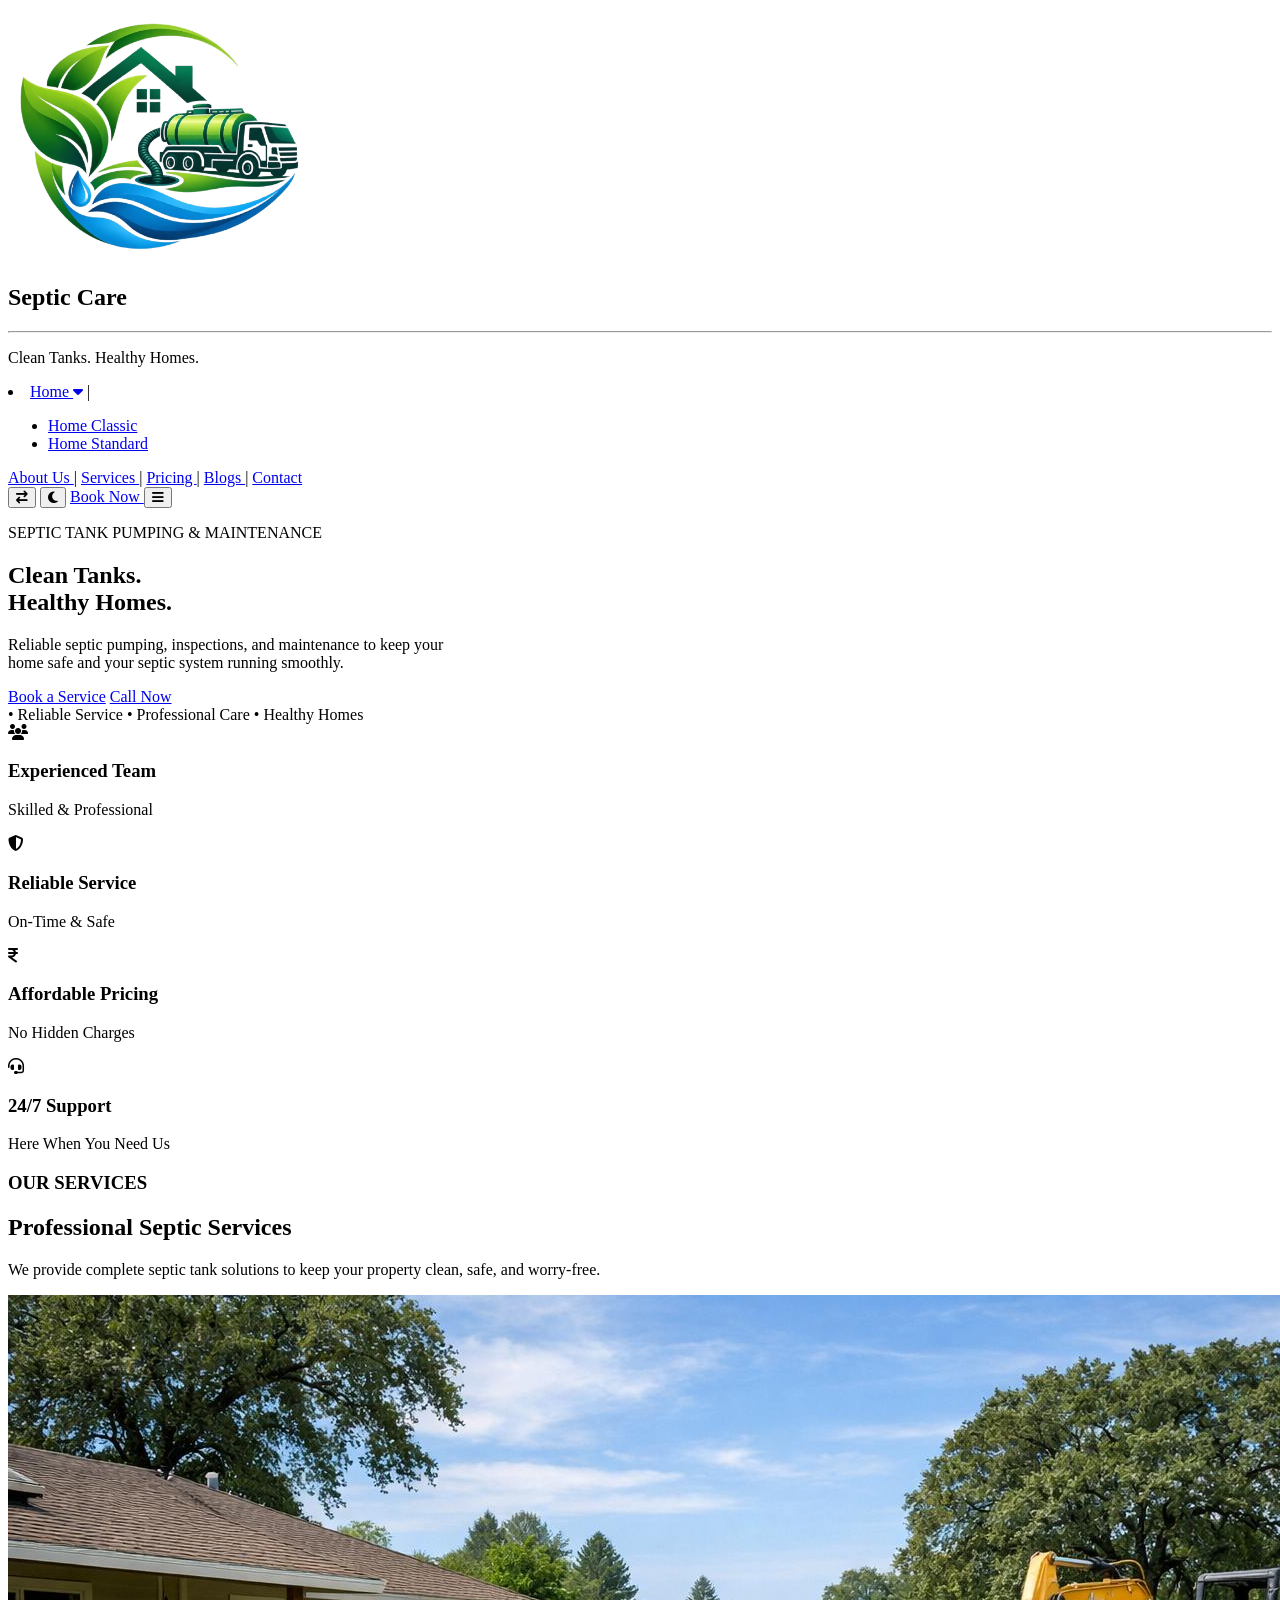
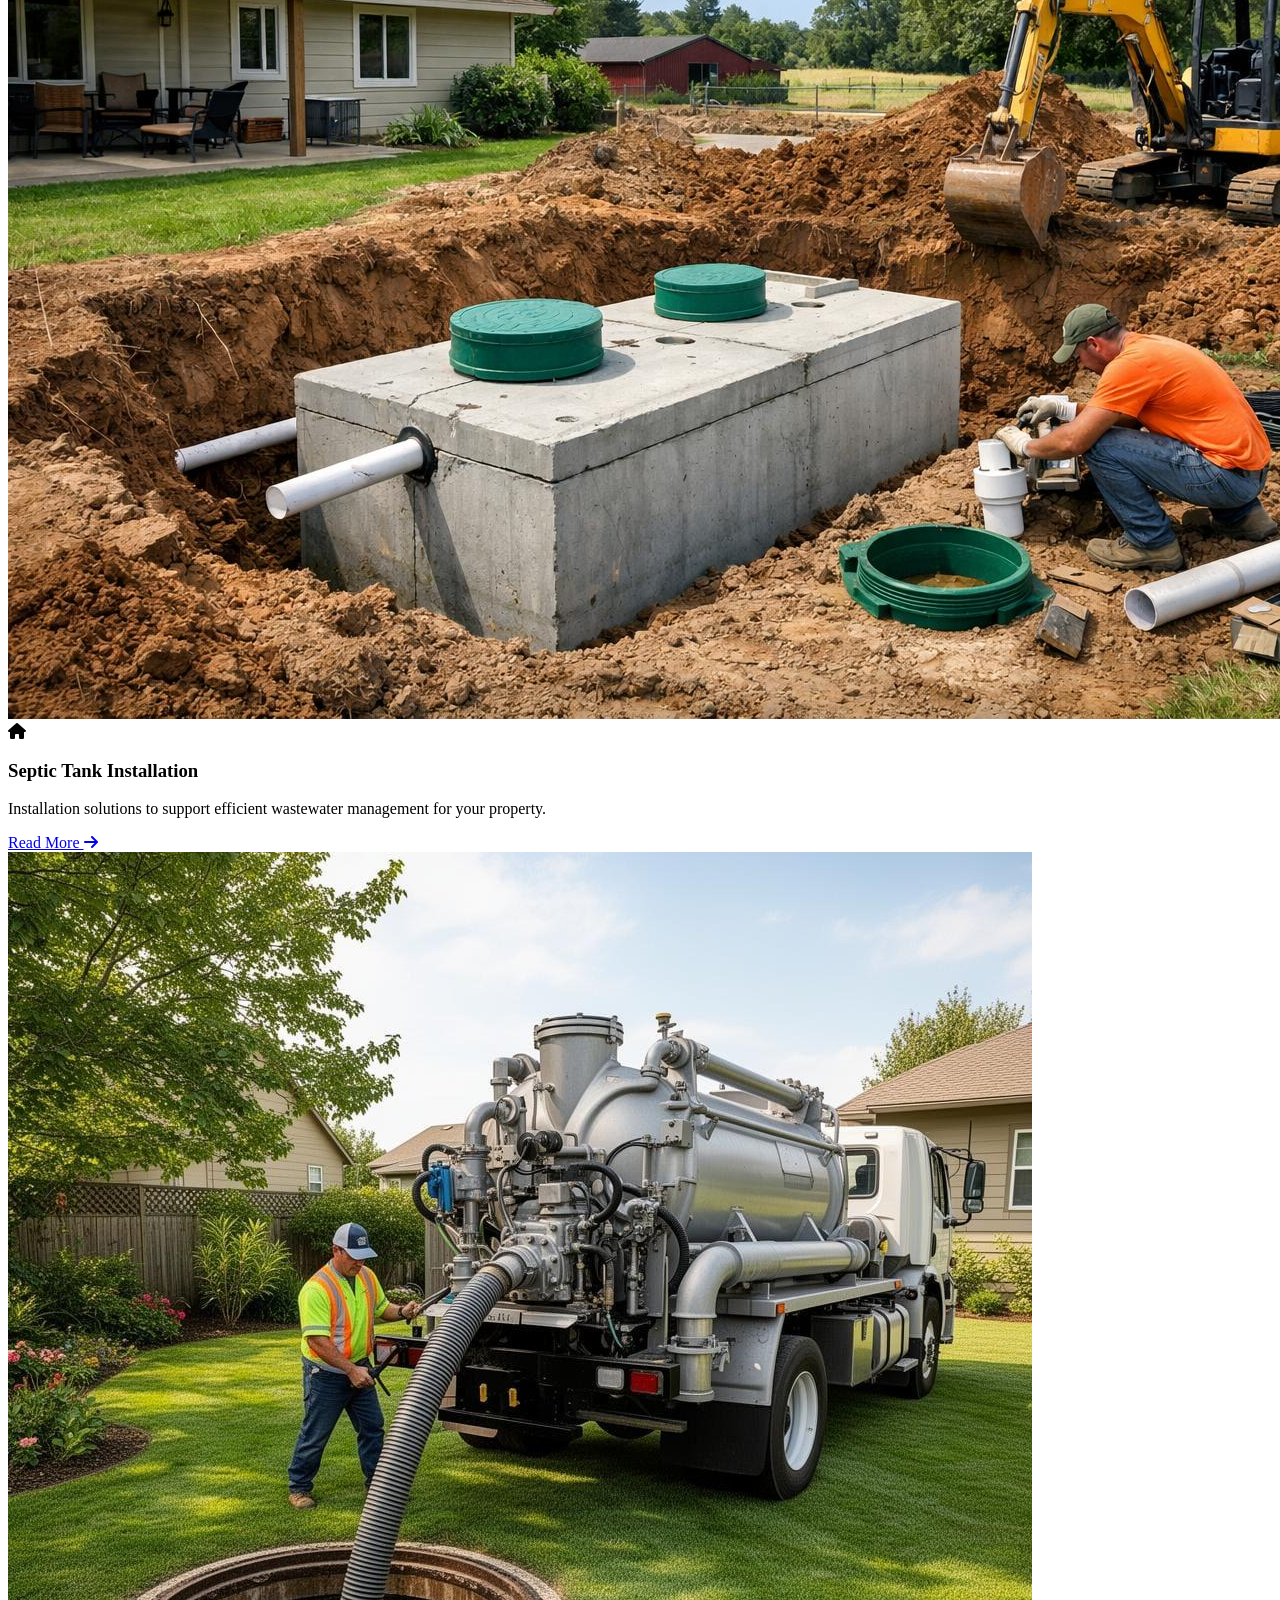
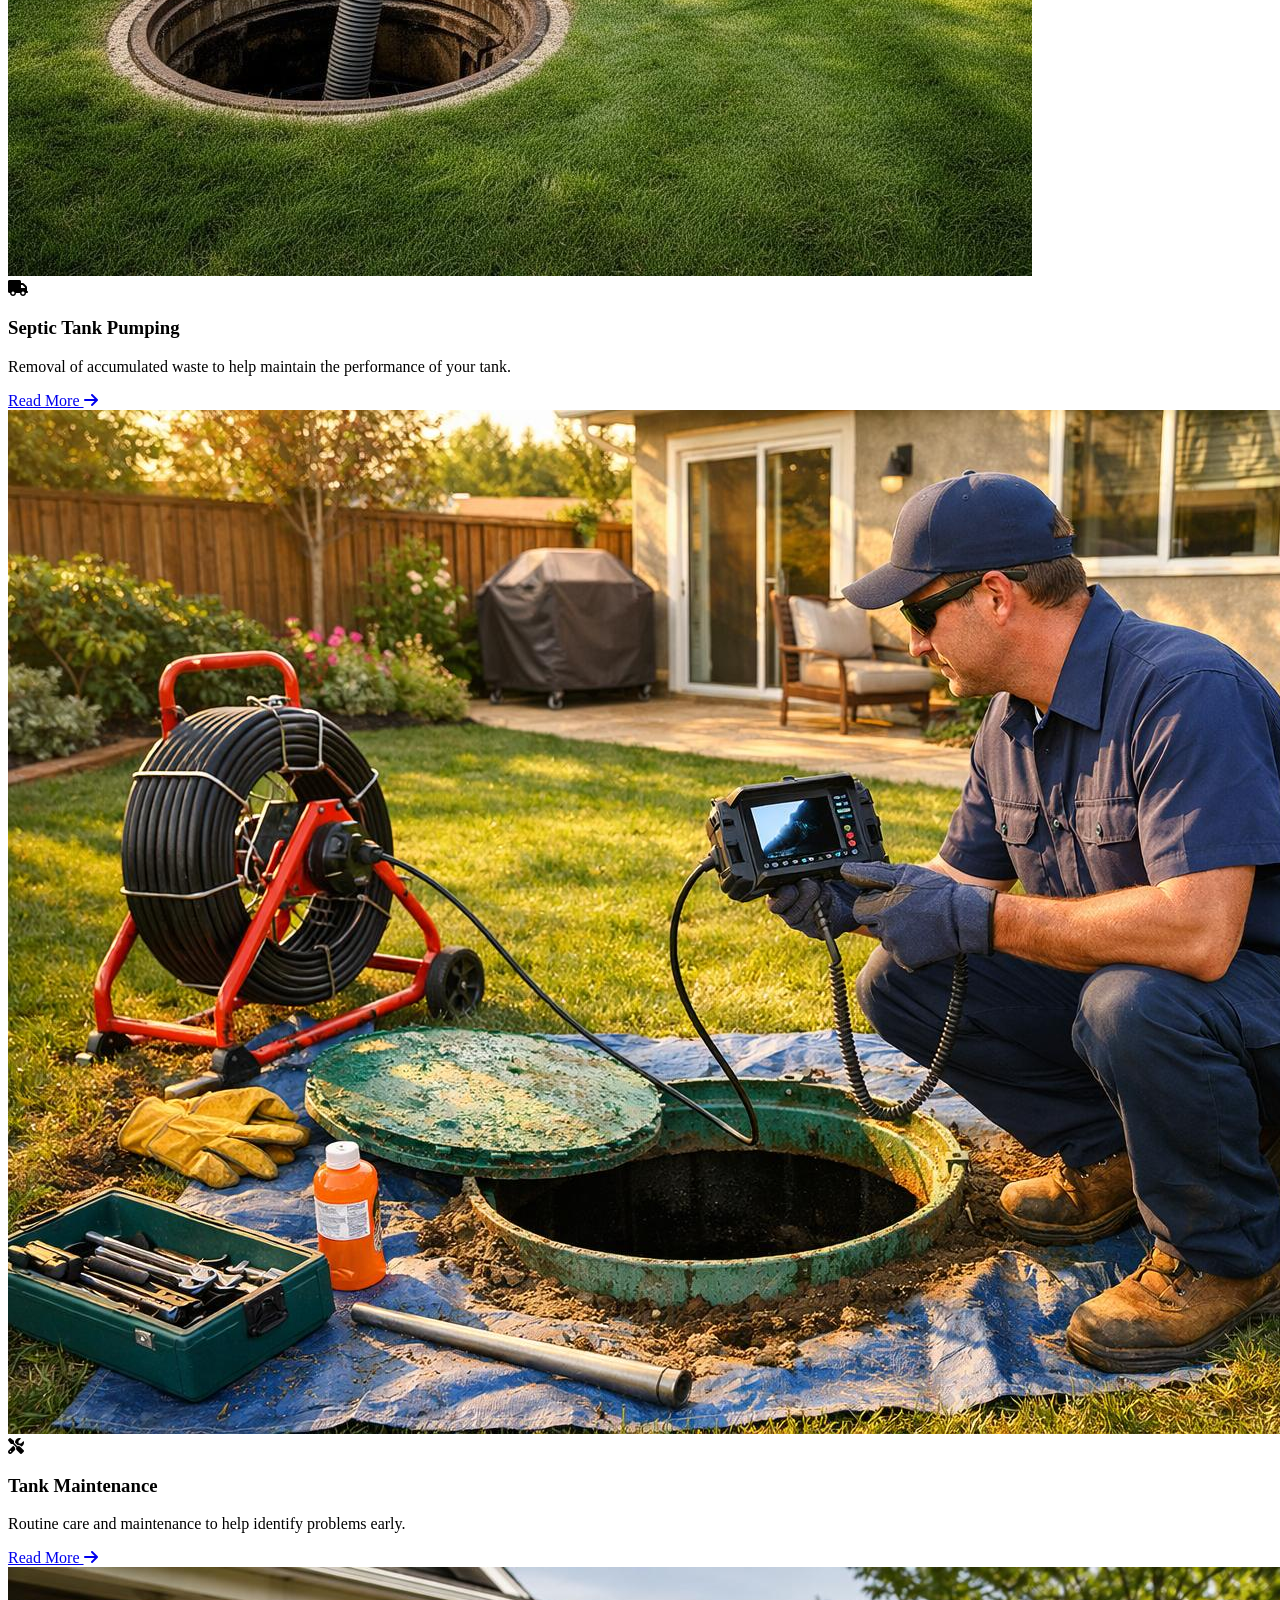
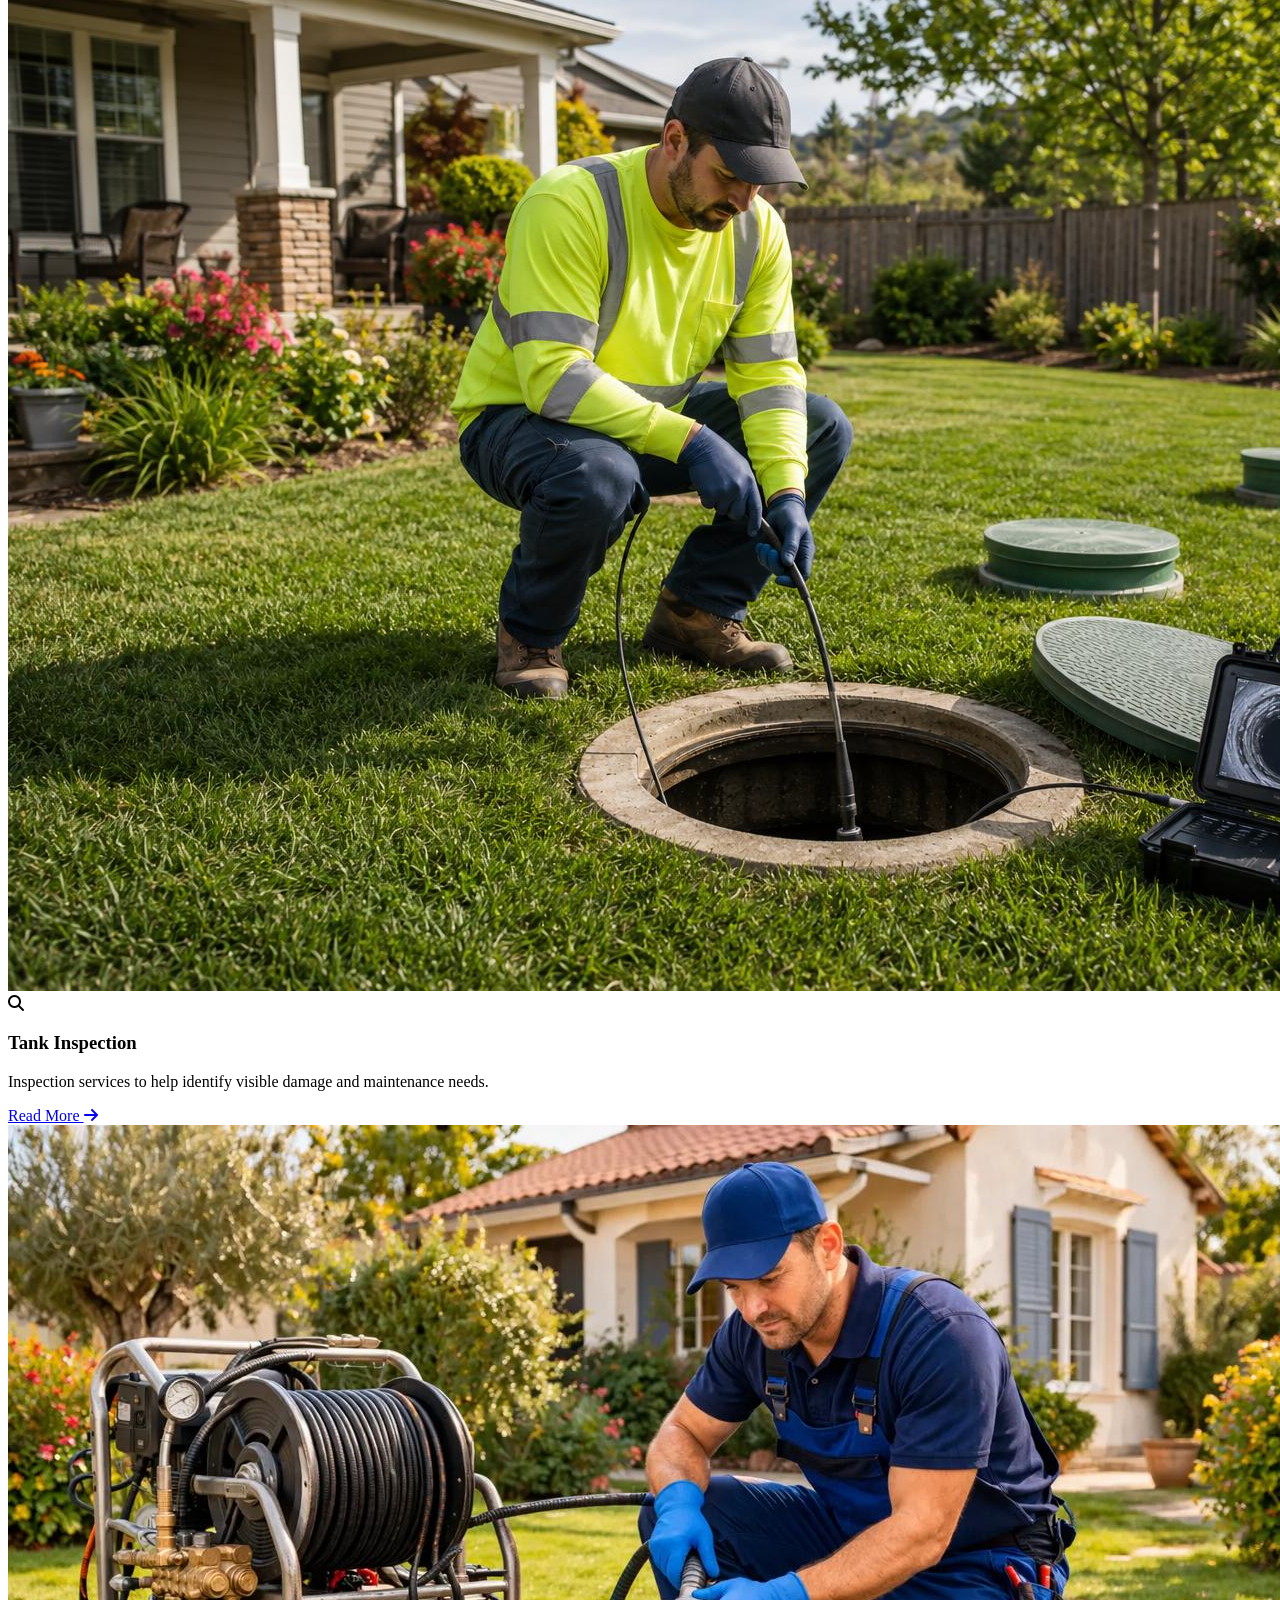
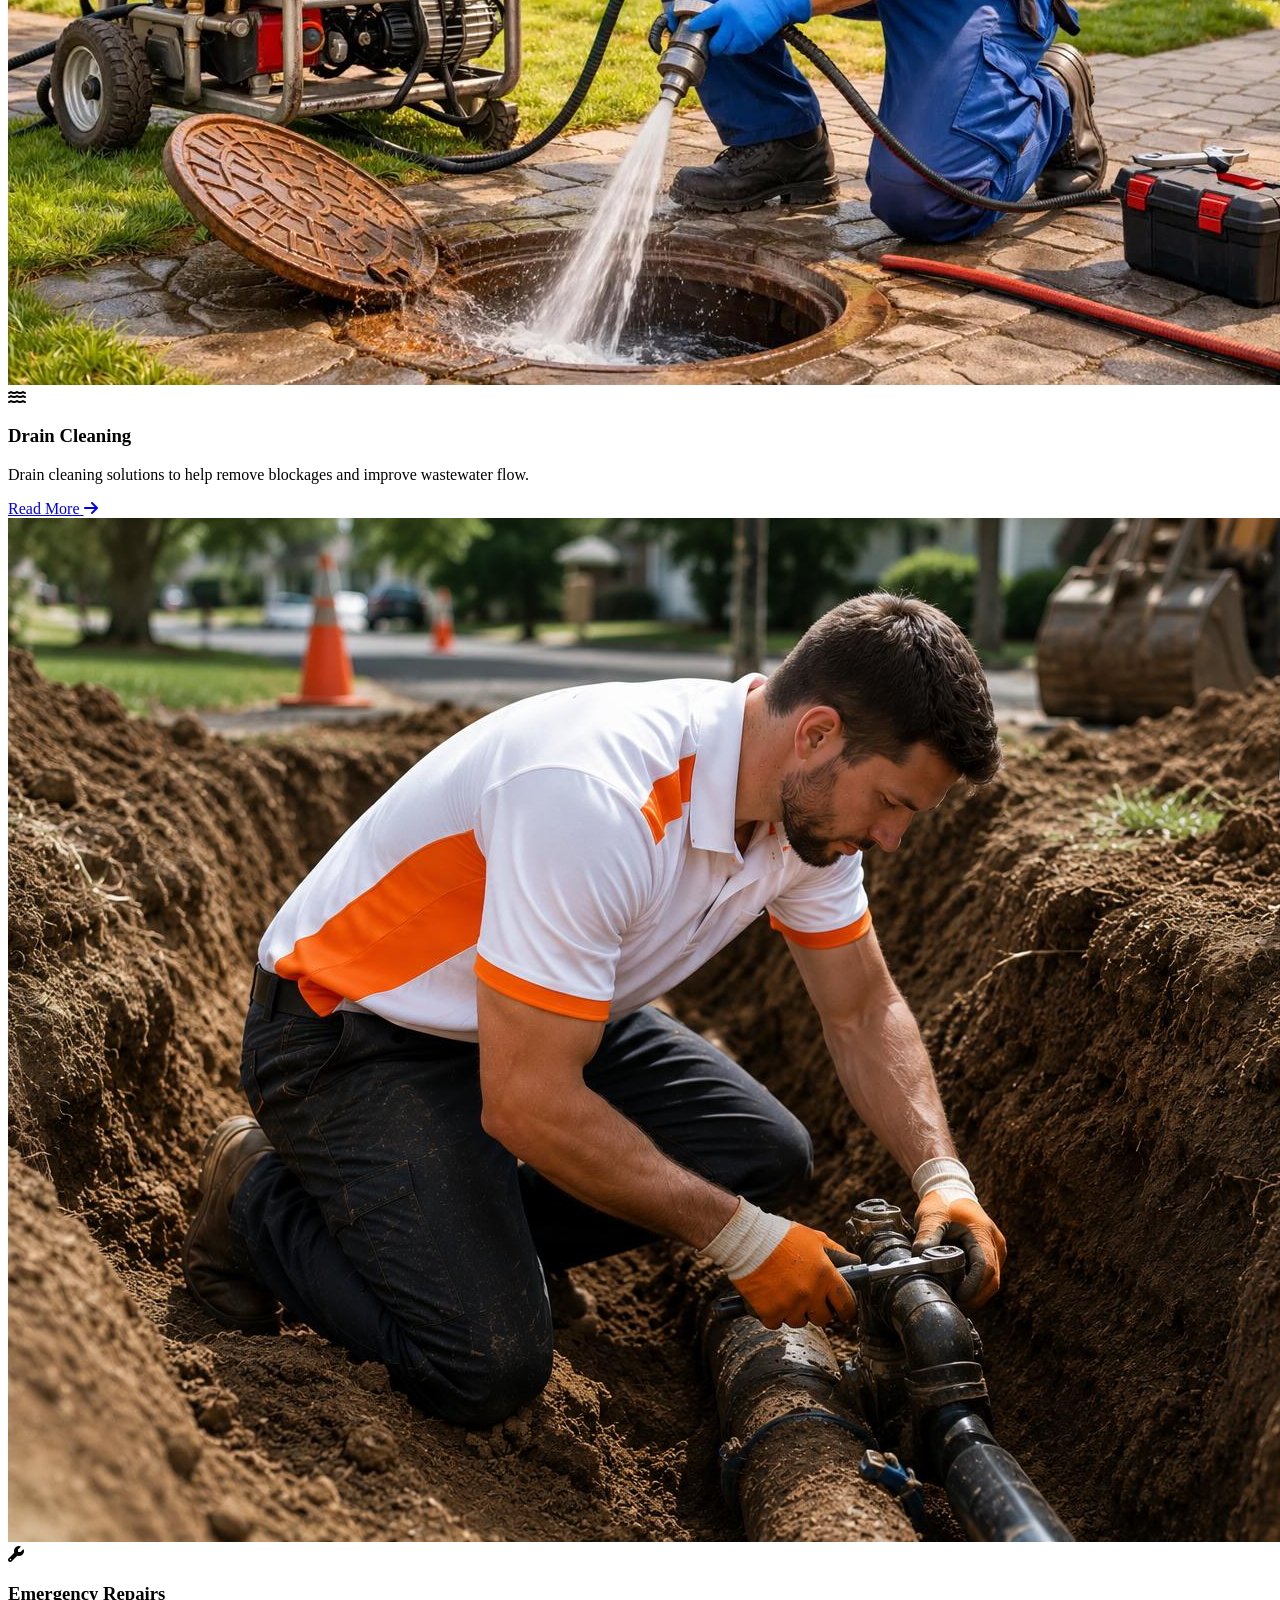
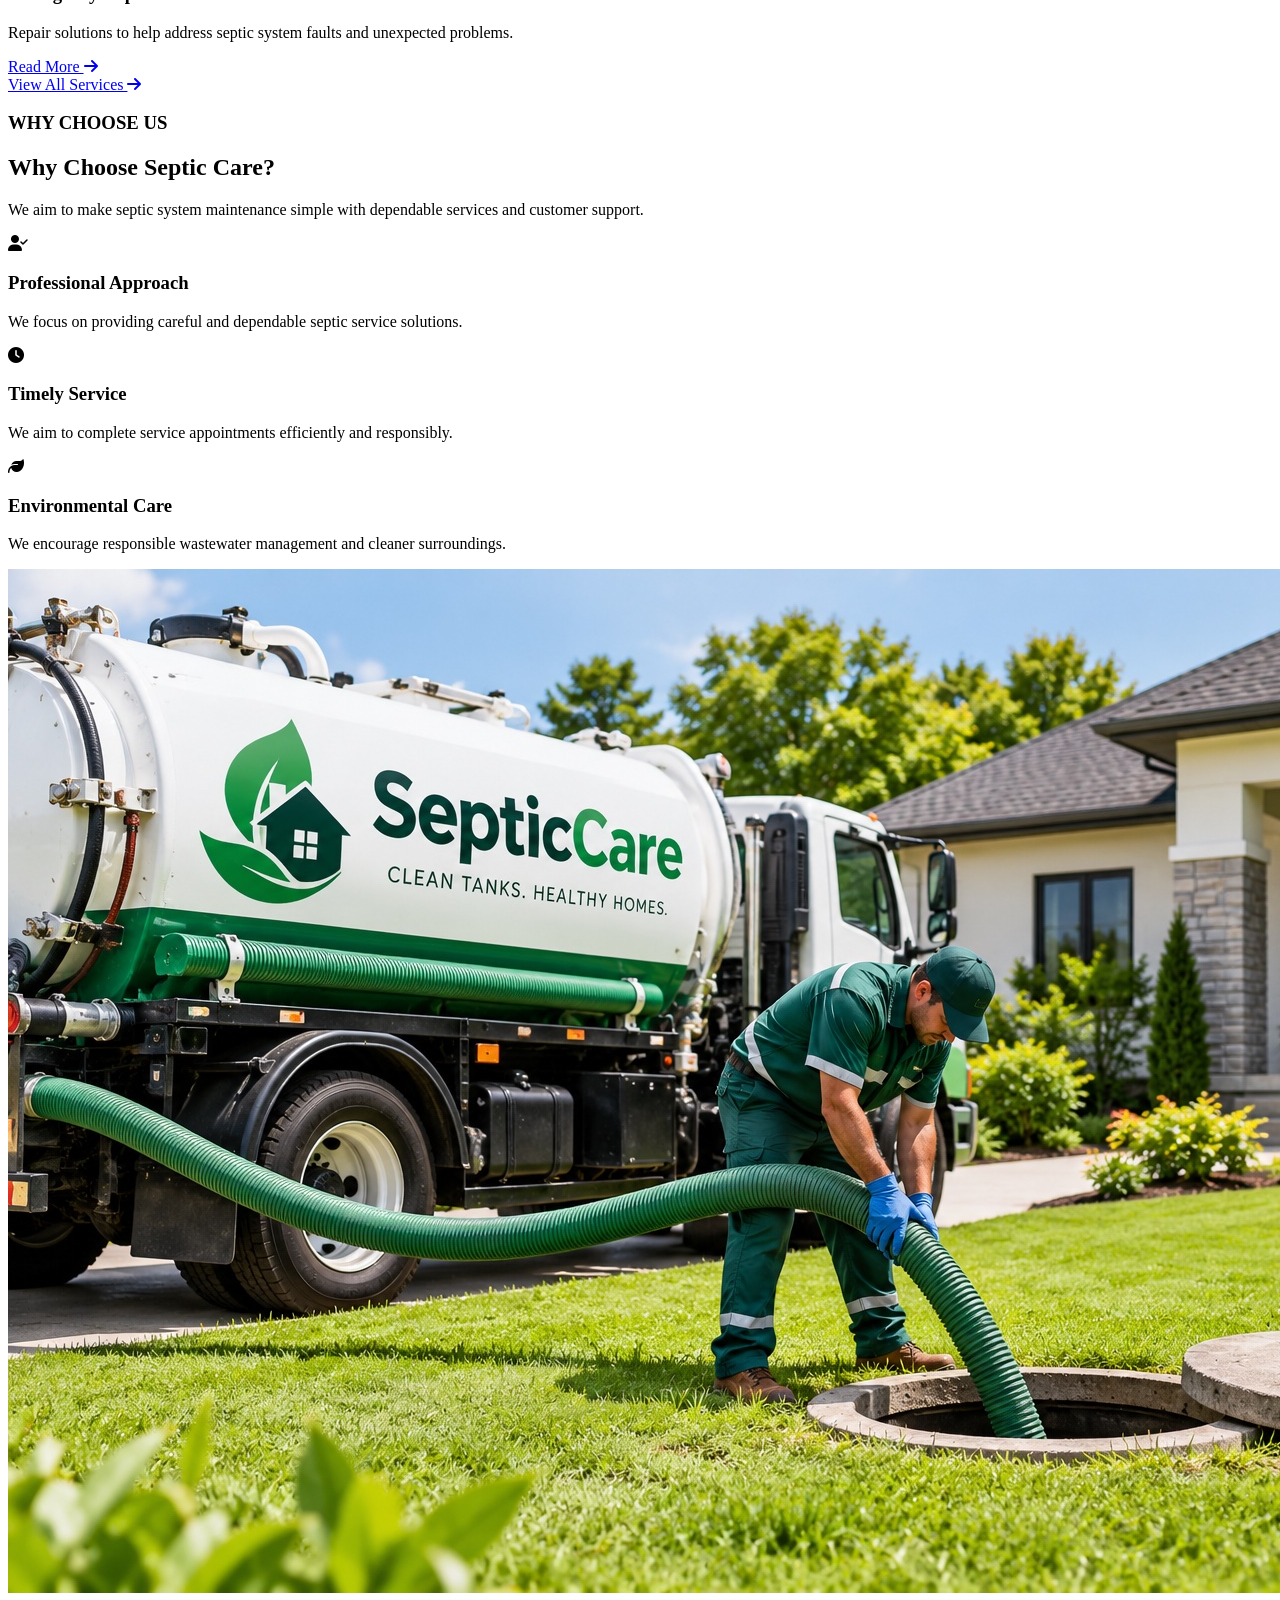
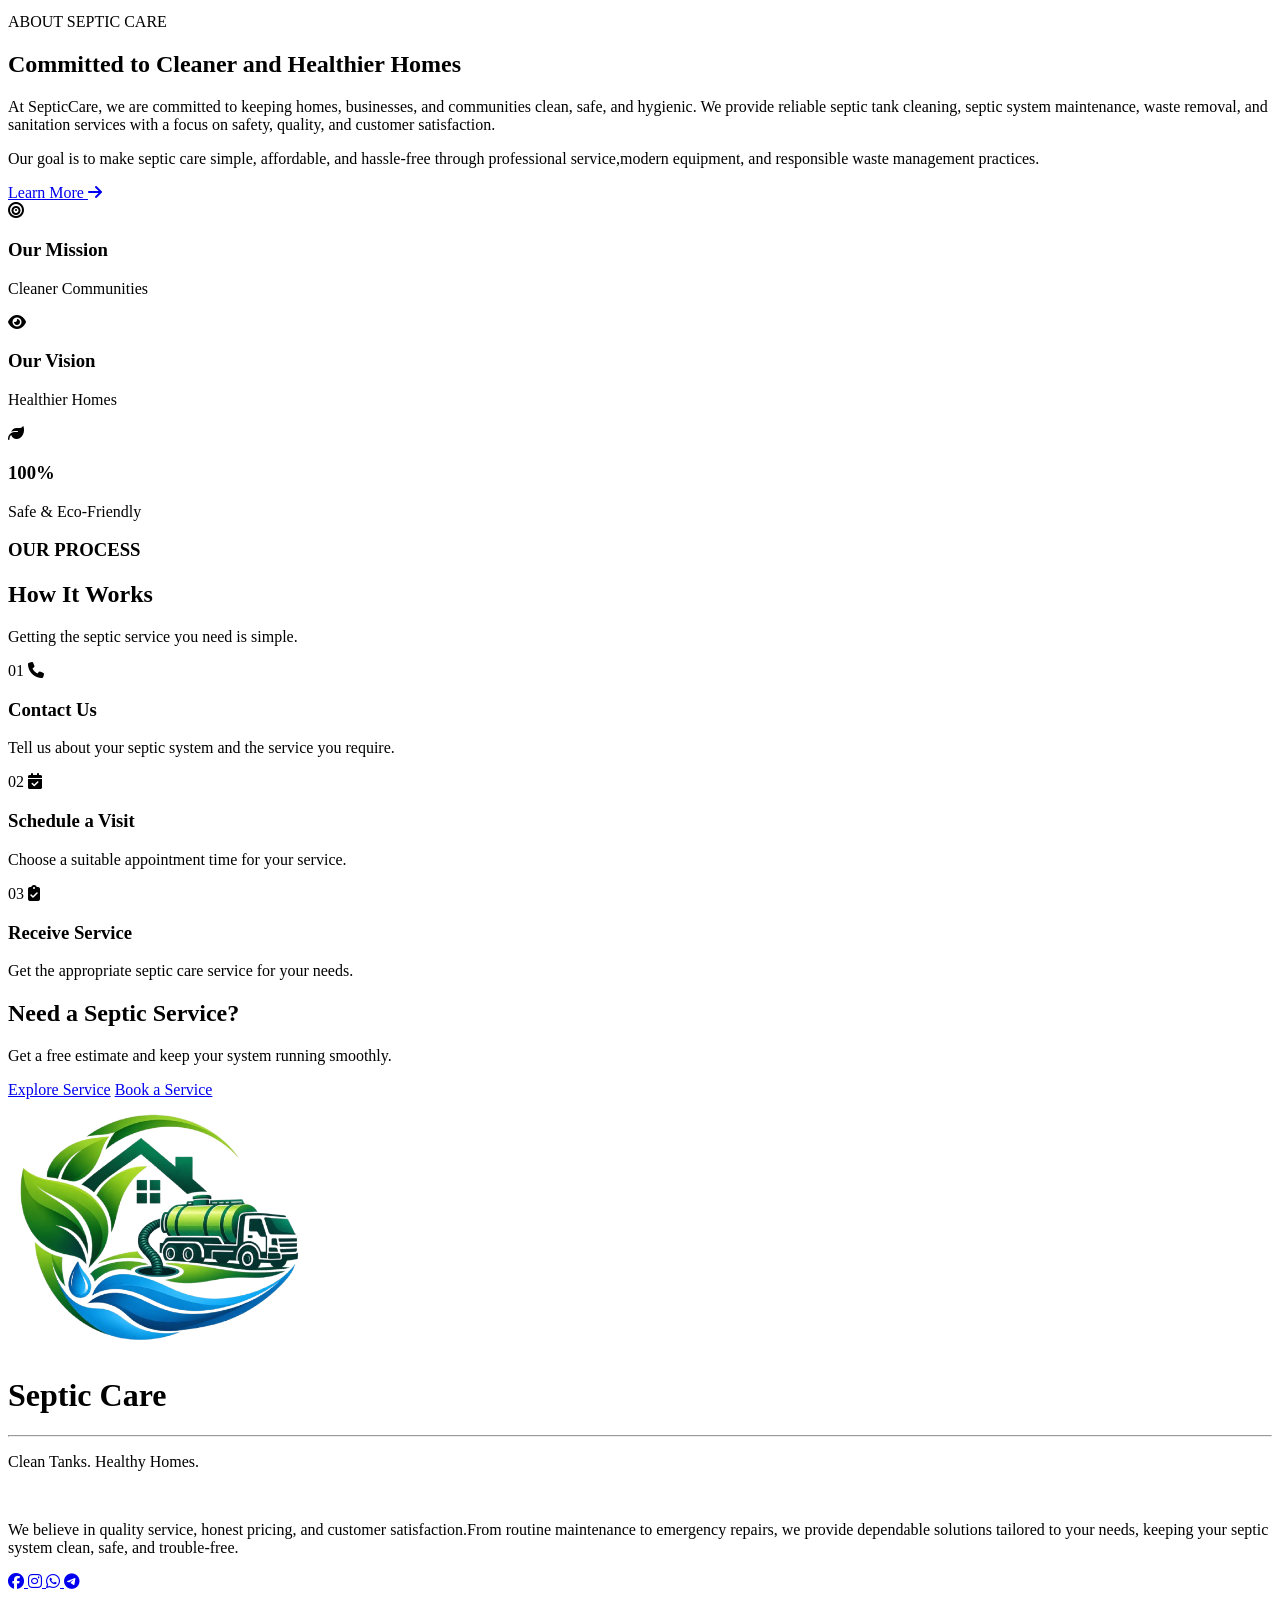
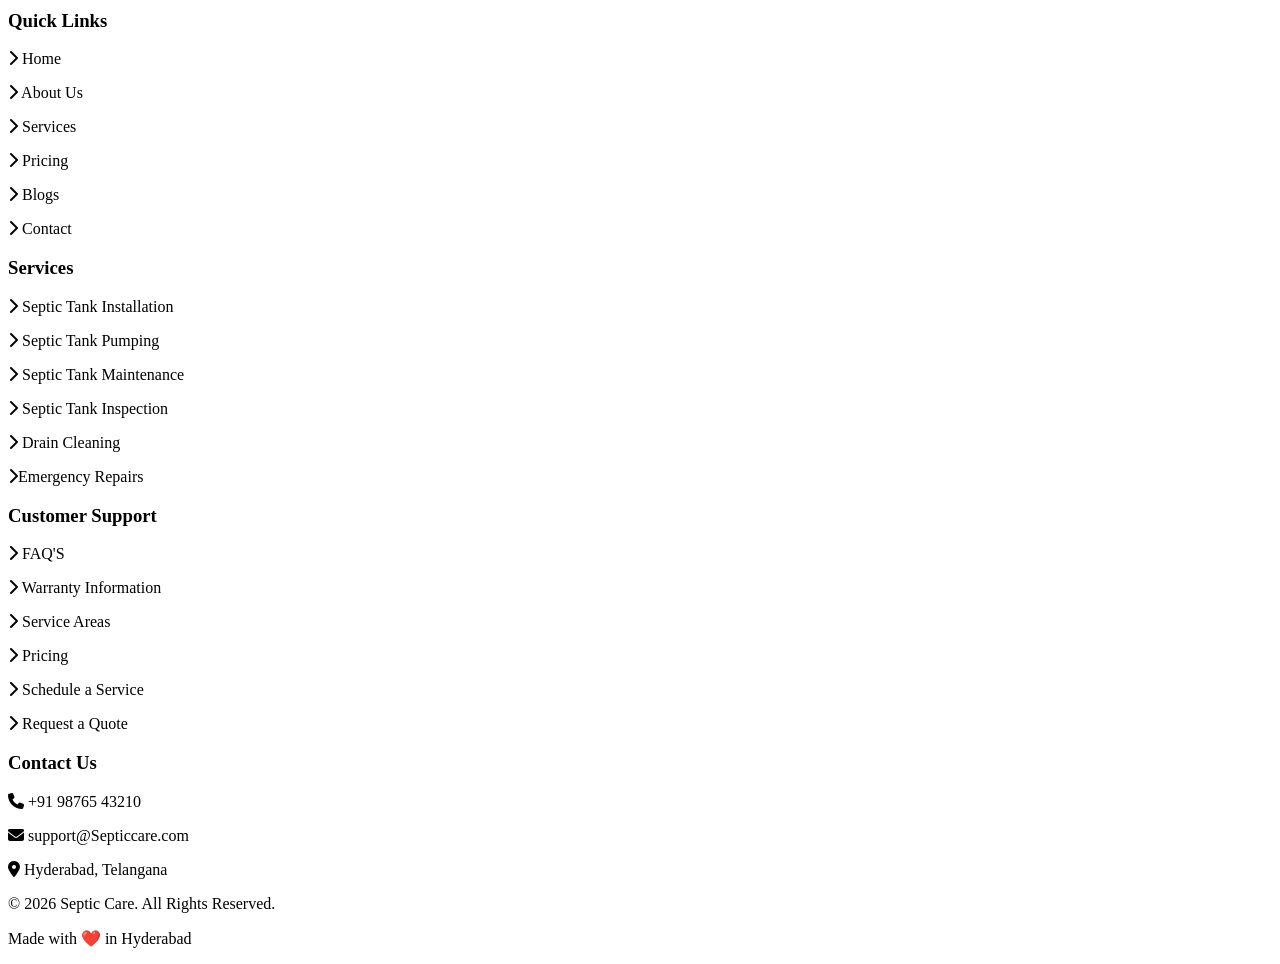
==== index.html @ 560f51aa "first commit" ====
<!DOCTYPE html>
<html lang="en">
<head>
    <meta charset="UTF-8">
    <meta name="viewport" content="width=device-width, initial-scale=1.0">
    <title> Septic Care | Clean Tanks. Healthy Homes.</title>
    <link rel="icon" type="images/png" href="images/SEPTICARE LOGO.jpg">
    <link rel="stylesheet" href="septiccare.css">
    <link rel="stylesheet" href="https://cdnjs.cloudflare.com/ajax/libs/font-awesome/6.5.2/css/all.min.css">
</head>
<body>
     <header>
        <nav class="nav-bar">
          <div class="brand">
            <div class="brand-logo">
                <img src="images/main_logo.jpg(1) - Copy.png" alt="septiccare-logo">
            </div>
            <div class="brand-title">
                <H1> Septic Care</H1><hr>
                <p>Clean Tanks. Healthy Homes.</p>
            </div>
          </div>
            <div class="nav-links">
                <li class="dropdown">
                    <a href="septiccare.html" class="home-btn">Home <span class="caret"><i class="fa-solid fa-caret-down"></i></span></a> |
                    <ul class="dropdown-menu">
                        <li><a href="septiccare.html">Home Classic</a></li>
                        <li><a href="septiccarehome.html">Home Standard</a></li>
                    </ul>
                </li>
                <a href="SEPTICCAREABOUT.HTML"> About Us </a>|
                <a href="SEPTICCARESERVICES.HTML"> Services </a>|
                <a href="SEPTICAREPRICING.HTML"> Pricing </a>|
                <a href="septiccareblogs.html"> Blogs </a>|
                <a href="septiccarecontact.html">Contact </a>
            </div>
            <div class="toggles">
                <button class="Rtl-toggle" id="rtl-toggle"><i class="fa-solid fa-arrow-right-arrow-left"></i></button>
                <button class="theme-toggle" id="theme-toggle"><i class="fa-solid fa-moon"></i></button>
                <a class="Login-btn" href="septiccare book.html"> Book Now </a>
                 <button class="menu-toogle" id="menu-toogle">
                    <i class="fa-solid fa-bars"></i>
                </button>
            </div>
        </nav>
    </header>
    <section class="top-page" id="Home">
        <main class="hero">
            <div class="hero-content">
                <p class="small-heading">
                    SEPTIC TANK PUMPING &amp; MAINTENANCE 
                </p>
                <H1 class="big-heading">
                    Clean Tanks.<br>
                    <span>Healthy Homes.</span>
                </H1>
                <p class="hero-info">
                    Reliable septic pumping, inspections, and maintenance 
                    to keep your <br>home safe and your septic system running
                    smoothly.
                </p>
                <div class="hero-buttons">
                    <a href="septiccare book.html" class="service-btn">Book a Service</a>
                    <a href="septiccarecontact.html" class="Call-btn">Call Now</a>
                </div>
                <div class="hero-note">
                    &bull; Reliable Service &bull; Professional Care &bull;  Healthy Homes
                </div>
            </div>
        </main>
    </section>
    <section>
        <div class="services1-container">
                    <div class="services1">
                    <i class="fa-solid fa-users"></i><br>
                    <h3>Experienced Team</h3>
                    <P> Skilled & Professional</P>
                    </div>
                    <div class="services1">
                    <i class="fa-solid fa-shield-halved"></i><br>
                    <h3> Reliable Service</h3>
                    <P> On-Time & Safe</P>
                    </div>
                    <div class="services1">
                    <i class="fa-solid fa-indian-rupee-sign"></i><br>
                    <h3> Affordable Pricing</h3>
                    <P> No Hidden Charges</P>
                    </div>
                    <div class="services1">
                    <i class="fa-solid fa-headset"></i><br>
                    <h3> 24/7 Support </h3>
                    <P> Here When You Need Us</P>
                    </div>
        </div>
        <div class="service-types">
            <h3> OUR SERVICES </h3>
            <h1> Professional Septic Services</h1>
            <p> We provide complete septic tank solutions to keep your property clean, safe, and worry-free.</p>
        </div> 
        <div class="services-container">
            <div class="service-card">
                <img src="images/installation image.jpg"
                     alt="Septic tank installation">

                <div class="card-content">
                    <i class="fa-solid fa-house service-icon"></i>
                    <h3>Septic Tank Installation</h3>
                    <p>
                        Installation solutions to support efficient
                        wastewater management for your property.
                    </p>
                    <a href="SEPTICCARESERVICES.HTML" class="read-more">
                        Read More <i class="fa-solid fa-arrow-right"></i>
                    </a>
                </div>
            </div>
             <div class="service-card">
                <img src="images/pumping image - Copy.jpg"
                     alt="Septic tank pumping">

                <div class="card-content">
                    <i class="fa-solid fa-truck service-icon"></i>
                    <h3>Septic Tank Pumping</h3>
                    <p>
                        Removal of accumulated waste to help
                        maintain the performance of your tank.
                    </p>
                    <a href="SEPTICCARESERVICES.HTML" class="read-more">
                        Read More <i class="fa-solid fa-arrow-right"></i>
                    </a>
                </div>
            </div>

            <div class="service-card">
                <img src="images/mainteinance image - Copy.jpg"
                     alt="Septic tank maintenance">

                <div class="card-content">
                    <i class="fa-solid fa-screwdriver-wrench service-icon"></i>
                    <h3>Tank Maintenance</h3>
                    <p>
                        Routine care and maintenance to help
                        identify problems early.
                    </p>
                    <a href="SEPTICCARESERVICES.HTML" class="read-more">
                        Read More <i class="fa-solid fa-arrow-right"></i>
                    </a>
                </div>
            </div>

            <div class="service-card">
                <img src="images/inspection image.jpg"
                     alt="Septic tank inspection">

                <div class="card-content">
                    <i class="fa-solid fa-magnifying-glass service-icon"></i>
                    <h3>Tank Inspection</h3>
                    <p>
                        Inspection services to help identify
                        visible damage and maintenance needs.
                    </p>
                    <a href="SEPTICCARESERVICES.HTML" class="read-more">
                        Read More <i class="fa-solid fa-arrow-right"></i>
                    </a>
                </div>
            </div>

            <div class="service-card">
                <img src="images/cleaning image.jpg"
                     alt="Drain cleaning">

                <div class="card-content">
                    <i class="fa-solid fa-water service-icon"></i>
                    <h3>Drain Cleaning</h3>
                    <p>
                        Drain cleaning solutions to help remove
                        blockages and improve wastewater flow.
                    </p>
                    <a href="SEPTICCARESERVICES.HTML" class="read-more">
                        Read More <i class="fa-solid fa-arrow-right"></i>
                    </a>
                </div>
            </div>

            <div class="service-card">
                <img src="images/repairing image - Copy.jpg"
                     alt="Emergency septic repairs">

                <div class="card-content">
                    <i class="fa-solid fa-wrench service-icon"></i>
                    <h3>Emergency Repairs</h3>
                    <p>
                        Repair solutions to help address septic
                        system faults and unexpected problems.
                    </p>
                    <a href="SEPTICCARESERVICES.HTML" class="read-more">
                        Read More <i class="fa-solid fa-arrow-right"></i>
                    </a>
                </div>
            </div>

        </div>
        <div class="center-button">
            <a href="SEPTICCARESERVICES.HTML" class="primary-btn">
                View All Services
                <i class="fa-solid fa-arrow-right"></i>
            </a>
        </div>

    </section>        
    <section>
        <div class="why-choose">
            <h3> WHY CHOOSE US </h3>
            <h1> Why Choose Septic Care?</h1>
            <p>  We aim to make septic system maintenance simple
                with dependable services and customer support.</p>

        </div> 
        <div class="choose-container">
            <div class="choose-card">
                <i class="fa-solid fa-user-check"></i>
                <h3>Professional Approach</h3>
                <p>
                    We focus on providing careful and dependable
                    septic service solutions.
                </p>
            </div>

            <div class="choose-card">
                <i class="fa-solid fa-clock"></i>
                <h3>Timely Service</h3>
                <p>
                    We aim to complete service appointments
                    efficiently and responsibly.
                </p>
            </div>

            <div class="choose-card">
                <i class="fa-solid fa-leaf"></i>
                <h3>Environmental Care</h3>
                <p>
                    We encourage responsible wastewater
                    management and cleaner surroundings.
                </p>
            </div>
        </div>
    </section>
    <section>
        <div class="about-content">
             <div class="about-row">
                <div class="about-image">
                    <img src="images/septicare - Copy.jpg" alt="septicare">
                </div>
                <div class="about-info">
                    <p class="small-para"> ABOUT SEPTIC CARE</p>
                    <h2> Committed to Cleaner and Healthier Homes </h2>
                    <p>At SepticCare, we are committed to keeping homes, businesses, and communities clean, safe, and hygienic. 
                        We provide reliable septic tank cleaning, septic system maintenance, waste removal, 
                        and sanitation services with a focus on safety, quality, and customer satisfaction.
                    </p>
                    <p>Our goal is to make septic care simple, affordable, and hassle-free through professional service,modern equipment, and responsible
                        waste management practices.
                    </p>
                    <div class="about-btn">
                       <a href="SEPTICCAREABOUT.HTML">Learn More <i class="fa-solid fa-arrow-right"></i></a>
                    </div>
                    <div class="about-info2">
                        <div class="about-icons">
                            <i class="fa-solid fa-bullseye"></i><br>
                            <h3> Our Mission</h3>
                            <P> Cleaner Communities</P>
                        </div>
                        <div class="about-icons">
                            <i class="fa-solid fa-eye"></i><br>
                            <h3> Our Vision</h3>
                            <P> Healthier Homes</P>
                        </div>
                        <div class="about-icons">
                            <i class="fa-solid fa-leaf"></i><br>
                            <h3>100%</h3>
                            <P>Safe & Eco-Friendly</P>
                        </div>
                    </div>
                </div>
            </div>    
        </div>
    </section>
    
    <section>
        <div class="work">
            <h3> OUR PROCESS </h3>
            <h1> How It Works</h1>
            <p> Getting the septic service you need is simple.</p>
        </div>
        <div class="work-container">
             <div class="process-card">
                <span class="step-number">01</span>
                <i class="fa-solid fa-phone"></i>
                <h3>Contact Us</h3>
                <p>
                    Tell us about your septic system and
                    the service you require.
                </p>
            </div>

            <div class="process-card">
                <span class="step-number">02</span>
                <i class="fa-solid fa-calendar-check"></i>
                <h3>Schedule a Visit</h3>
                <p>
                    Choose a suitable appointment time
                    for your service.
                </p>
            </div>

            <div class="process-card">
                <span class="step-number">03</span>
                <i class="fa-solid fa-clipboard-check"></i>
                <h3>Receive Service</h3>
                <p>
                    Get the appropriate septic care
                    service for your needs.
                </p>
            </div>

        </div> 
    </section>
    <section>
        <div class="need">
            <h1> Need a Septic Service?</h1>
            <p> Get a free estimate and keep your system running smoothly.</p>
            <div class="btns">
                <a class="book-a-btn" href="SEPTICCARESERVICES.HTML"> Explore Service</a>
                <a class="call-now-btn" href="septiccare book.html">  Book a Service</a>
            </div>
            
        </div>
    </section>
    
   <footer class="footer-image">
        <div class="footer-bar">
            <div class="footer-box">
                <div class="footer-brand">
                    <div class="footer-logo">
                        <img src="images/main_logo.jpg(1) - Copy.png" alt="septiccare-logo">
                    </div>
                    <div class="footer-title">
                        <h1>Septic Care</h1><hr>
                        <p>Clean Tanks. Healthy Homes.</p><br>
                    </div>
                </div>
                <p class="footer-para">
                    We believe in quality service, honest pricing,
                    and customer satisfaction.From routine maintenance
                    to emergency repairs, we provide dependable
                    solutions tailored to your needs, keeping your
                    septic system clean, safe, and trouble-free.
                </p>
                <div class="social-icons">
                    <a href="#" aria-label="Facebook">
                        <i class="fa-brands fa-facebook"></i>
                    </a>
                    <a href="#" aria-label="Instagram">
                        <i class="fa-brands fa-instagram"></i>
                    </a>
                    <a href="#" aria-label="WhatsApp">
                        <i class="fa-brands fa-whatsapp"></i>
                    </a>
                    <a href="#" aria-label="Telegram">
                        <i class="fa-brands fa-telegram"></i>
                    </a>
                </div>
            </div> 
            <div class="footer-box1">
                <h3>Quick Links</h3>
                <p><i class="fa-solid fa-chevron-right"></i> Home</p>
                <p><i class="fa-solid fa-chevron-right"></i> About Us</p>
                <p><i class="fa-solid fa-chevron-right"></i> Services</p>
                <p><i class="fa-solid fa-chevron-right"></i> Pricing</p>
                <p><i class="fa-solid fa-chevron-right"></i> Blogs</p>
                <p><i class="fa-solid fa-chevron-right"></i> Contact</p>
            </div>
            <div class="footer-box2">
                <h3>Services</h3>
                <p><i class="fa-solid fa-chevron-right"></i> Septic Tank Installation</p>
                <p><i class="fa-solid fa-chevron-right"></i> Septic Tank Pumping</p>
                <p><i class="fa-solid fa-chevron-right"></i> Septic Tank Maintenance</p>
                <p><i class="fa-solid fa-chevron-right"></i> Septic Tank Inspection</p>
                <p><i class="fa-solid fa-chevron-right"></i> Drain Cleaning</p>
                <p><i class="fa-solid fa-chevron-right"></i>Emergency Repairs</p>
            </div>
            <div class="footer-box3">
                <h3>Customer Support</h3>
                <p><i class="fa-solid fa-chevron-right"></i> FAQ'S</p>
                <p><i class="fa-solid fa-chevron-right"></i> Warranty Information</p>
                <p><i class="fa-solid fa-chevron-right"></i> Service Areas</p>
                <p><i class="fa-solid fa-chevron-right"></i> Pricing</p>
                <p><i class="fa-solid fa-chevron-right"></i> Schedule a Service</p>
                <p><i class="fa-solid fa-chevron-right"></i> Request a Quote</p>
            </div>
            <div class="footer-box4">
                <h3>Contact Us</h3>
                <p><i class="fa-solid fa-phone"></i> +91 98765 43210</p>
                <p><i class="fa-solid fa-envelope"></i> support@Septiccare.com</p>
                <p><i class="fa-solid fa-location-dot"></i> Hyderabad, Telangana</p> 
            </div> 
        </div>
        <div class="footer-bottom">

                <p>© 2026 Septic Care. All Rights Reserved.</p>

                <p>Made with ❤️ in Hyderabad</p>

            </div> 
    </footer>
    <script>
        const homeBtn = document.querySelector(".home-btn");
   const dropdown = document.querySelector(".dropdown");
   if (homeBtn && dropdown) {
    homeBtn.addEventListener("click", function (event) {
        event.preventDefault();
        event.stopPropagation();
        dropdown.classList.toggle("active");
    });
    document.addEventListener("click", function (event) {
        if (!dropdown.contains(event.target)) {
            dropdown.classList.remove("active");
        }
    });
}

let rtlButton =document.getElementById("rtl-toggle");
         rtlButton.addEventListener("click", function(){
            if(document.documentElement.dir==="ltr"){
                document.documentElement.dir="rtl";
                rtlButton.innerHTML='<i class="fa-solid fa-arrow-right-arrow-left"></i>';
            }
            else{
                document.documentElement.dir="ltr";
                rtlButton.innerHTML='<i class="fa-solid fa-arrow-right-arrow-left"></i>';

            }
        })

 let themebutton= document.getElementById("theme-toggle");
         themebutton.addEventListener("click", function(event){
            event.preventDefault();
        document.body.classList.toggle("dark");
        if(document.body.classList.contains("dark")){
            themebutton.innerHTML = '<i class="fa-solid fa-sun"></i>';
        }
        else{
            themebutton.innerHTML = '<i class="fa-solid fa-moon"></i>';
        }
      }) 
    </script>
    
</body>
</html>
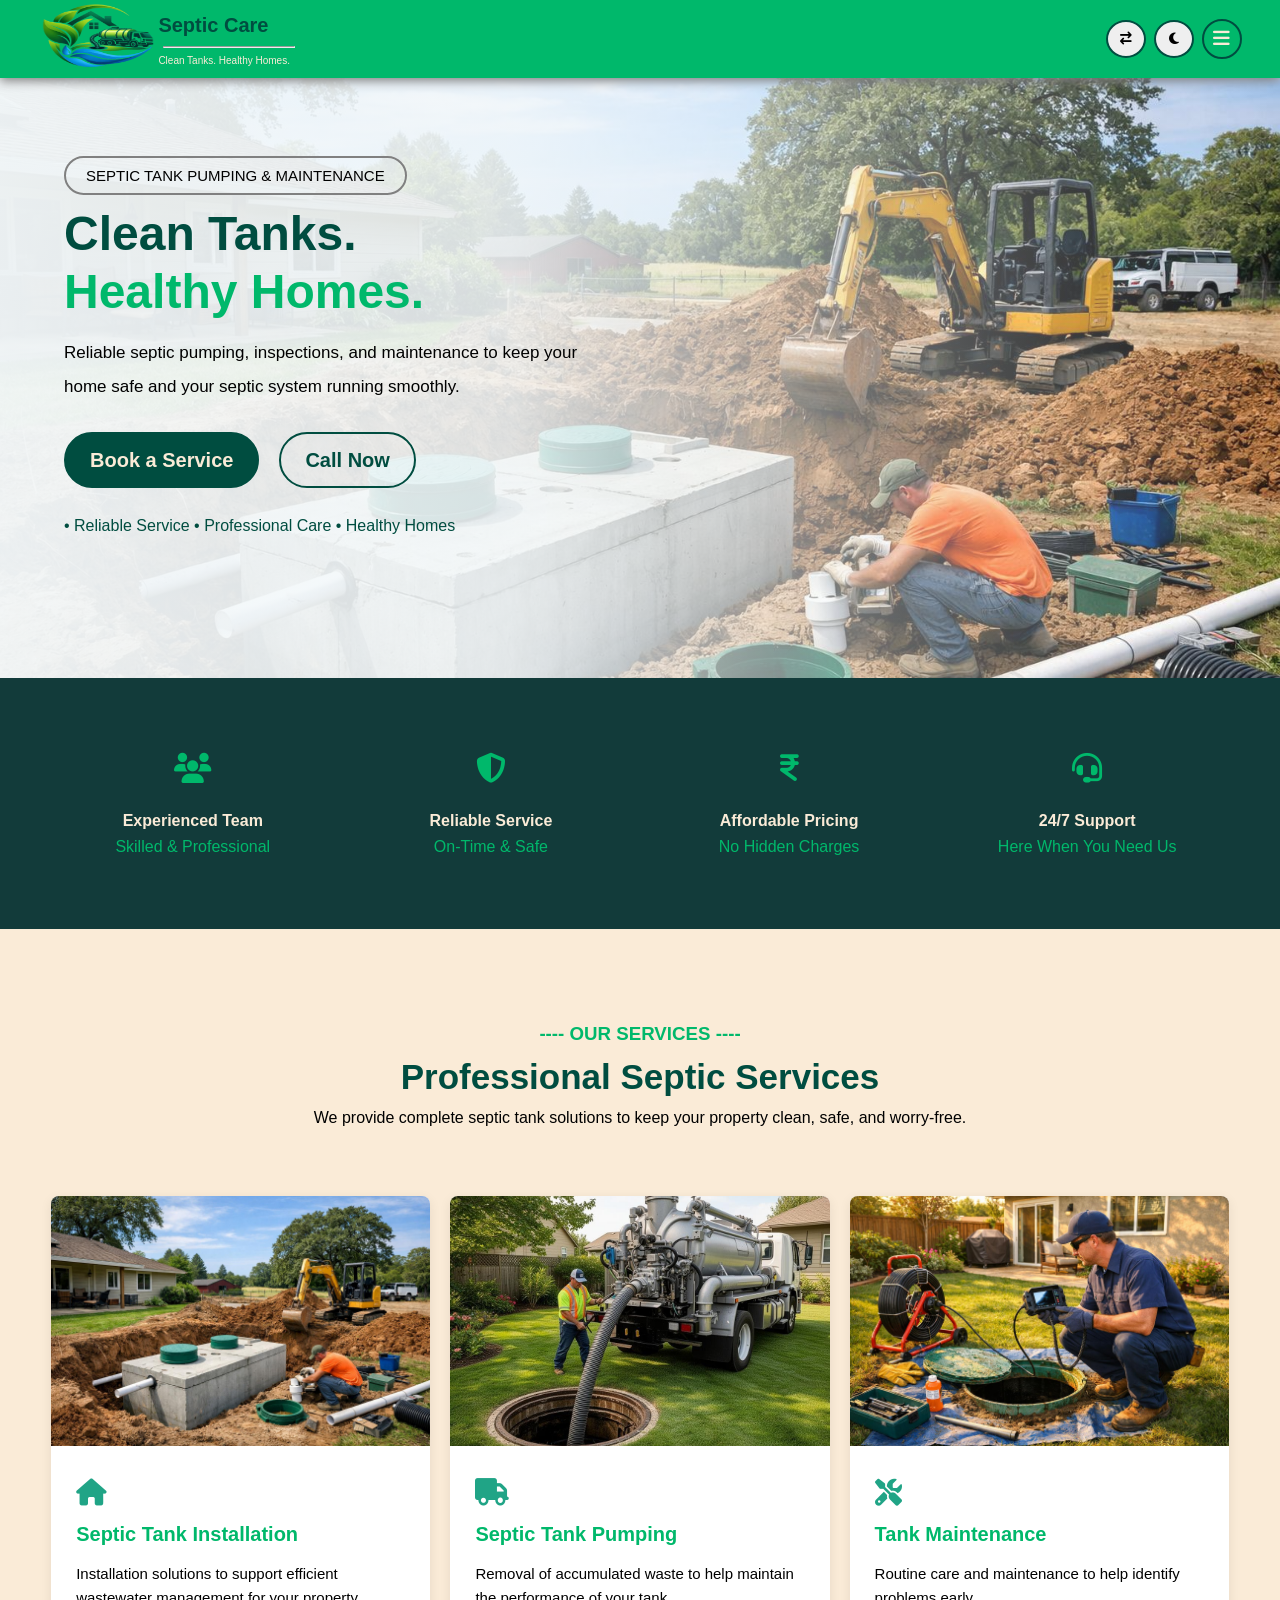
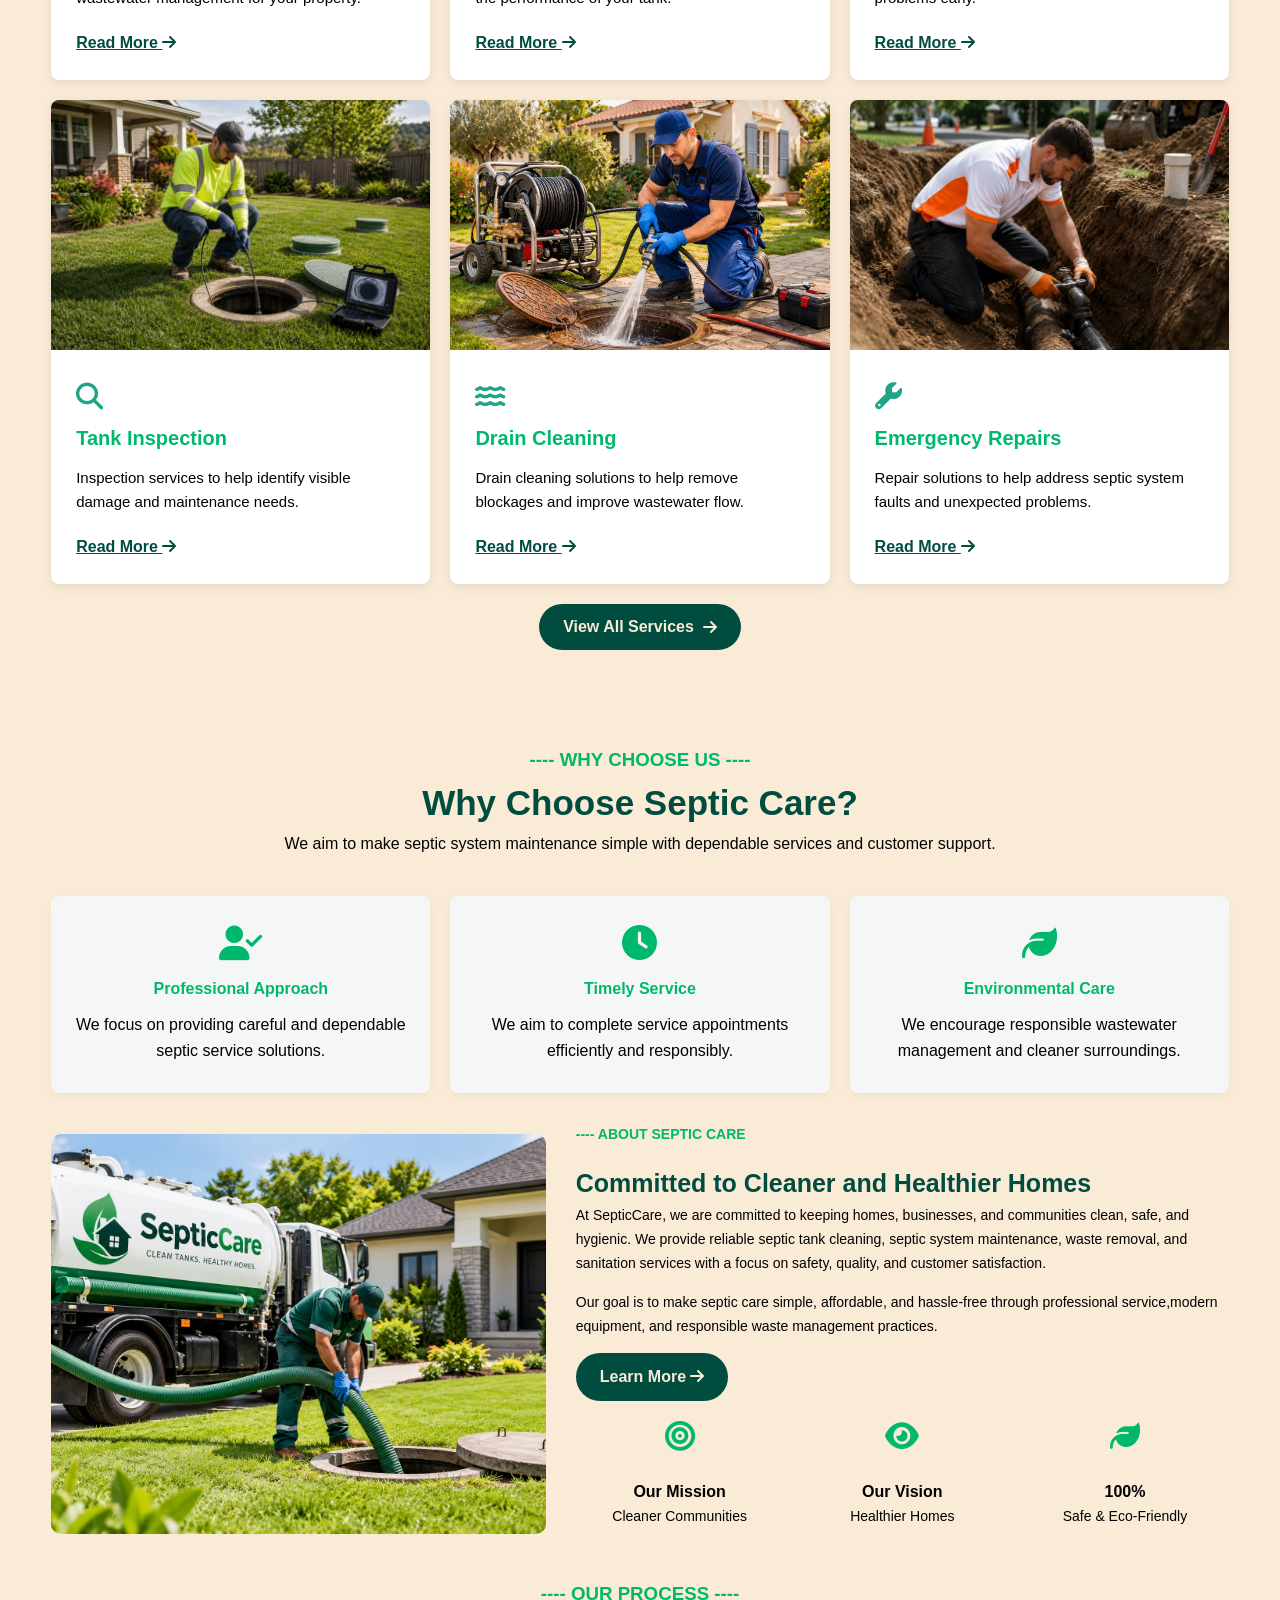
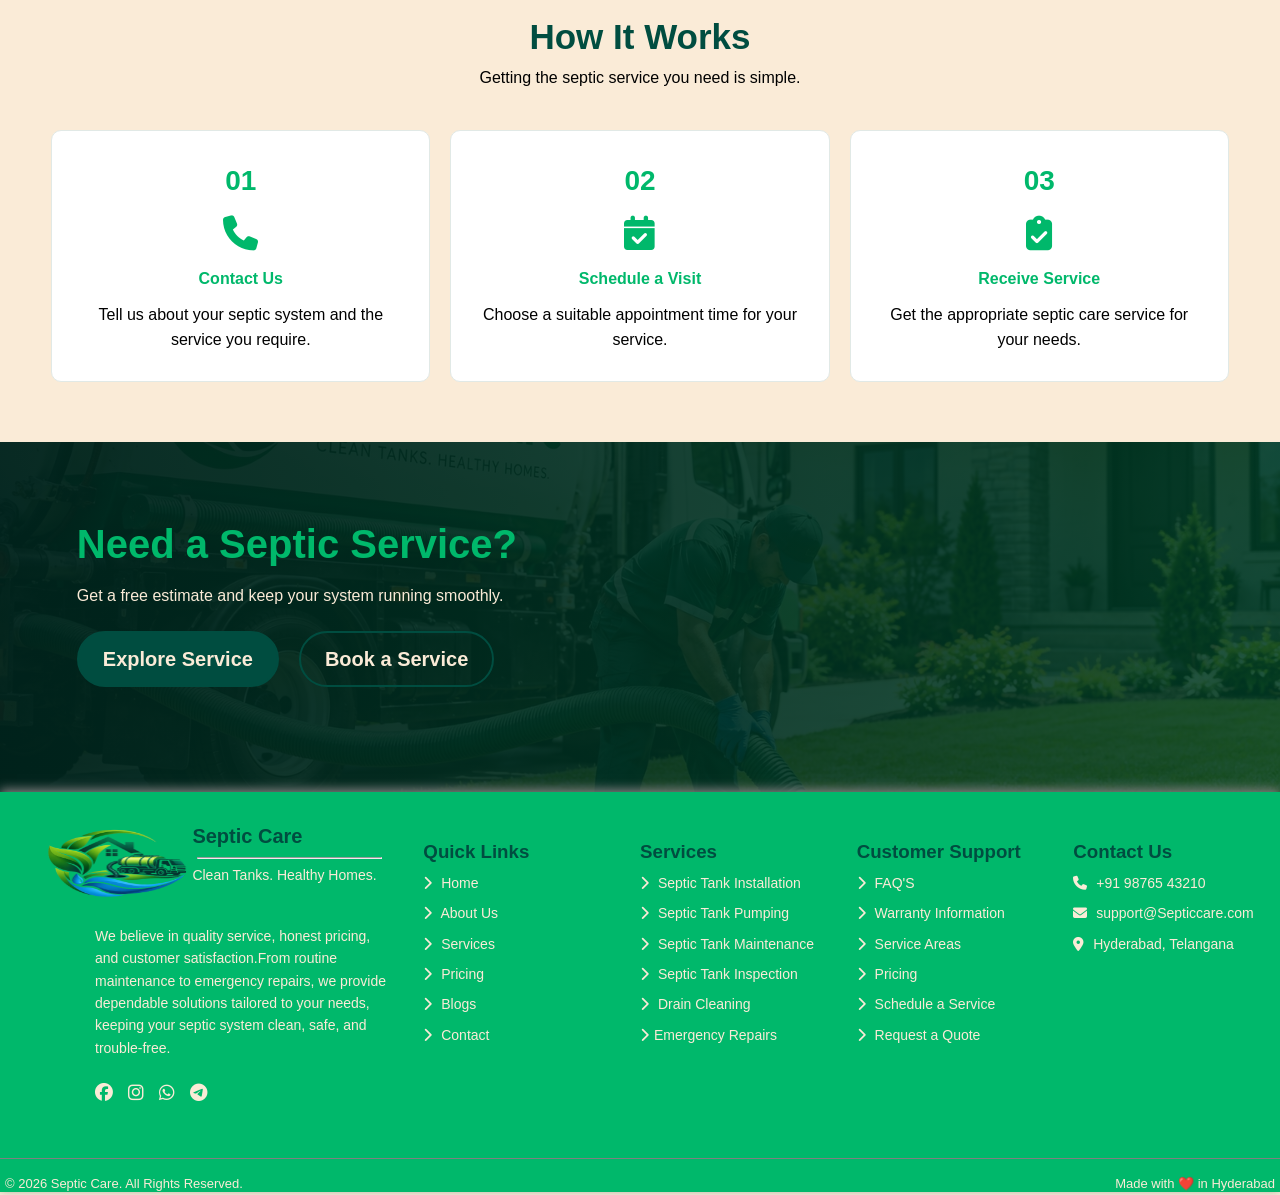
==== commit 9b0e976f: "Update Septic care website" ====
--- a/index.html
+++ b/index.html
@@ -5,7 +5,7 @@
     <meta name="viewport" content="width=device-width, initial-scale=1.0">
     <title> Septic Care | Clean Tanks. Healthy Homes.</title>
     <link rel="icon" type="images/png" href="images/SEPTICARE LOGO.jpg">
-    <link rel="stylesheet" href="septiccare.css">
+    <link rel="stylesheet" href="index.css">
     <link rel="stylesheet" href="https://cdnjs.cloudflare.com/ajax/libs/font-awesome/6.5.2/css/all.min.css">
 </head>
 <body>
@@ -22,9 +22,9 @@
           </div>
             <div class="nav-links">
                 <li class="dropdown">
-                    <a href="septiccare.html" class="home-btn">Home <span class="caret"><i class="fa-solid fa-caret-down"></i></span></a> |
+                    <a href="index.html" class="home-btn">Home <span class="caret"><i class="fa-solid fa-caret-down"></i></span></a> |
                     <ul class="dropdown-menu">
-                        <li><a href="septiccare.html">Home Classic</a></li>
+                        <li><a href="index.html">Home Classic</a></li>
                         <li><a href="septiccarehome.html">Home Standard</a></li>
                     </ul>
                 </li>
--- a/index.css
+++ b/index.css
@@ -0,0 +1,1617 @@
+
+/* =========================================
+   SEPTIC CARE - COMPLETE RESPONSIVE CSS
+   ========================================= */
+
+* {
+    margin: 0;
+    padding: 0;
+    box-sizing: border-box;
+}
+
+/* =========================================
+   1. COLORS AND GLOBAL STYLES
+   ========================================= */
+
+:root {
+    --bg-color: antiquewhite;
+    --text-color: black;
+    --primary-color: #004D40;
+    --secondary-color: #00B86B;
+}
+
+body.dark {
+    --bg-color: black;
+    --text-color: antiquewhite;
+    --primary-color: #00B86B;
+    --secondary-color: #004D40;
+}
+
+html {
+    min-height: 100%;
+    background: var(--bg-color);
+}
+
+body {
+    font-family: Arial, sans-serif;
+    min-height: 100vh;
+    background: var(--bg-color);
+    color: var(--text-color);
+    overflow-x: hidden;
+    line-height: 1.6;
+    transition: background-color 0.3s, color 0.3s;
+}
+
+img {
+    max-width: 100%;
+}
+
+/* =========================================
+   2. HEADER AND NAVBAR
+   ========================================= */
+
+header {
+    width: 100%;
+    min-height: 80px;
+    background: var(--secondary-color);
+    position: sticky;
+    top: 0;
+    z-index: 1000;
+    box-shadow: 0 3px 10px gray;
+}
+
+.nav-bar {
+    display: flex;
+    align-items: center;
+    justify-content: space-between;
+    flex-wrap: nowrap;
+    width: 100%;
+    min-height: 80px;
+    padding: 0 3%;
+    gap: 12px;
+}
+
+/* BRAND */
+
+.brand{
+    display: flex;
+
+    align-items: center;
+}
+.brand img{
+     width: 150px;
+    height: 75px;
+}
+.brand h1{
+    color: var(--primary-color);
+    font-size: 20px;
+    font-weight: 700;
+}
+.brand hr{
+    margin: 5px;
+    width: 100%;
+}
+.brand p{
+    color: antiquewhite;
+    font-size: 0.72rem;
+    
+}
+
+/* NAVIGATION LINKS */
+
+.nav-links {
+    display: flex;
+    align-items: center;
+    justify-content: center;
+    flex: 1;
+    gap: 15px;
+}
+
+.nav-links a {
+    color: antiquewhite;
+    text-decoration: none;
+    font-size: 0.85rem;
+    white-space: nowrap;
+    transition: 0.3s;
+}
+
+.nav-links a:hover,
+.nav-links a.active {
+    color: var(--primary-color);
+    text-decoration: underline;
+}
+
+/* HOME DROPDOWN */
+
+.dropdown {
+    position: relative;
+    display: inline-block;
+}
+
+.dropdown-menu {
+    display: none;
+    position: absolute;
+    top: 100%;
+    left: 0;
+    min-width: 150px;
+    background: var(--secondary-color);
+    padding: 8px 0;
+    list-style: none;
+    border-radius: 6px;
+    border: 2px solid var(--primary-color);
+    z-index: 1001;
+}
+
+.dropdown-menu li a {
+    display: block;
+    padding: 10px 15px;
+    color: antiquewhite;
+}
+
+.dropdown-menu li a:hover {
+    background: var(--primary-color);
+    color: var(--secondary-color);
+}
+
+.dropdown.active .dropdown-menu {
+    display: block;
+}
+
+.caret {
+    display: inline-block;
+    transition: transform 0.3s;
+}
+
+.caret i {
+    color: var(--primary-color);
+}
+
+.dropdown.active .caret {
+    transform: rotate(180deg);
+}
+
+/* RTL, THEME AND BOOK NOW */
+
+.toggles {
+    display: flex;
+    align-items: center;
+    justify-content: center;
+    gap: 8px;
+    padding: 0;
+    flex-shrink: 0;
+}
+
+.Rtl-toggle,
+.theme-toggle {
+    display: inline-flex;
+    align-items: center;
+    justify-content: center;
+    width: 40px;
+    height: 38px;
+    border-radius: 50%;
+    border: 2px solid var(--primary-color);
+    cursor: pointer;
+}
+
+.Rtl-toggle:hover,
+.theme-toggle:hover {
+    transform: scale(1.08);
+}
+
+.Login-btn {
+    display: inline-block;
+    text-decoration: none;
+    border: 2px solid var(--primary-color);
+    border-radius: 40px;
+    font-size: 0.85rem;
+    color: antiquewhite;
+    background: var(--primary-color);
+    padding: 9px 20px;
+    font-weight: 600;
+    white-space: nowrap;
+    transition: 0.3s;
+}
+
+.Login-btn:hover {
+    background: white;
+    color: black;
+}
+
+/* HAMBURGER */
+
+.menu-toogle {
+    display: none;
+    align-items: center;
+    justify-content: center;
+    width: 40px;
+    height: 40px;
+    border: 2px solid var(--primary-color);
+    border-radius: 50%;
+    background: transparent;
+    color: antiquewhite;
+    font-size: 19px;
+    cursor: pointer;
+}
+/* =========================================
+   3. HOME HERO SECTION
+   ========================================= */
+
+.top-page {
+    background-image: linear-gradient(
+            90deg,
+            rgba(243, 248, 250, 0.96) 0%,
+            rgba(243, 248, 250, 0.88) 40%,
+            rgba(243, 248, 250, 0.40) 70%,
+            rgba(243, 248, 250, 0.05) 100%
+        ),url("images/installation\ image.jpg");
+    background-position: center;
+    background-size: cover;
+    background-repeat: no-repeat;
+    overflow: hidden;
+    min-height: 600px;
+    
+}
+
+.hero {
+    display: flex;
+    flex-direction: row;
+    align-items: center;
+    justify-content: space-between;
+    gap: 30px;
+    padding: 50px 6%;
+    margin-top: 3%;
+}
+
+.hero-content {
+    flex: 1 1 50%;
+    min-width: 0;
+}
+
+.small-heading {
+    display: inline-block;
+    line-height: 1.7;
+    font-size: 15px;
+    border: 2px solid gray;
+    color: black;
+    border-radius: 50px;
+    padding: 5px 20px;
+    margin-bottom: 10px;
+}
+
+.big-heading {
+    font-size: 55px;
+    padding-bottom: 5px;
+    color: var(--primary-color);
+    line-height: 1.2;
+    margin-bottom: 10px;
+}
+
+.big-heading span {
+    color: var(--secondary-color);
+}
+
+.hero-info {
+    font-size: 17px;
+    line-height: 2;
+    margin-bottom: 28px;
+    color: black;
+}
+
+
+.hero-buttons {
+    display: flex;
+    gap: 20px;
+    align-items: center;
+    flex-wrap: wrap;
+}
+
+.service-btn,
+.Call-btn {
+    display: inline-block;
+    text-decoration: none;
+    border: 2px solid var(--primary-color);
+    border-radius: 40px;
+    font-size: 20px;
+    color: antiquewhite;
+    padding: 10px 24px;
+    font-weight: 600;
+    transition: 0.3s;
+}
+
+.service-btn {
+    background: var(--primary-color);
+}
+
+.Call-btn {
+    color: var(--primary-color);
+}
+
+.service-btn:hover,
+.Call-btn:hover {
+    background: white;
+    border: 1px solid var(--primary-color);
+    color: black;
+    transform: translateY(-2px);
+}
+
+.hero-note {
+    margin-top: 25px;
+    color:#004D40;
+    font-size: 16px;
+}
+
+/* =========================================
+   4. QUICK SERVICES
+   ========================================= */
+
+.services1-container {
+    display: grid;
+    grid-template-columns: repeat(4, 1fr);
+    gap: 15px;
+    padding: 65px 4%;
+    background: #123b3a;
+}
+
+.services1 {
+    padding: 5px;
+}
+
+.services1 i {
+    display: block;
+    text-align: center;
+    font-size: 30px;
+    color:  #00B86B;
+    margin-top: 5px;
+}
+
+.services1 h3 {
+    font-size: 16px;
+    text-align: center;
+    color: antiquewhite;
+}
+
+.services1 p {
+    text-align: center;
+    color:  #00B86B;
+}
+
+/* =========================================
+   5. SERVICE SECTION
+   ========================================= */
+
+.service-types {
+    margin-top: 25px;
+    padding-top: 65px;
+    padding-bottom: 45px;
+}
+
+.service-types h3 {
+    text-align: center;
+    color: var(--secondary-color);
+}
+
+.service-types h3::before,
+.service-types h3::after {
+    content: "----";
+}
+
+.service-types h1 {
+    text-align: center;
+    font-size: 35px;
+    color: var(--primary-color);
+}
+
+.service-types p {
+    line-height: 1.6;
+    text-align: center;
+}
+
+.services-container {
+    display: grid;
+    grid-template-columns: repeat(3, minmax(0, 1fr));
+    gap: 25px;
+    padding: 20px 6%;
+}
+
+.service-card {
+    background: white;
+    border-radius: 8px;
+    overflow: hidden;
+    box-shadow: 0 3px 12px rgba(0,0,0,0.08);
+    transition: 0.3s;
+}
+
+.service-card:hover {
+    transform: translateY(-10px);
+    box-shadow: 0 15px 30px rgba(0,0,0,0.25);
+}
+
+.service-card img {
+    width: 100%;
+    height: 250px;
+    object-fit: cover;
+}
+
+.card-content {
+    padding: 25px;
+}
+
+.card-content h3 {
+    color: var(--secondary-color);
+    font-size: 20px;
+    margin-bottom: 12px;
+}
+
+.service-icon {
+    color: #20a486;
+    font-size: 27px;
+    margin-bottom: 12px;
+}
+
+.card-content p {
+    font-size: 15px;
+    margin-bottom: 12px;
+    color: black;
+}
+
+.read-more {
+    display: inline-block;
+    margin-top: 8px;
+    color: var(--primary-color);
+    font-weight: bold;
+}
+
+.read-more:hover {
+    color: var(--secondary-color);
+}
+
+.center-button {
+    text-align: center;
+}
+
+.primary-btn {
+    display: inline-flex;
+    align-items: center;
+    justify-content: center;
+    gap: 9px;
+    padding: 10px 24px;
+    border-radius: 40px;
+    font-weight: bold;
+    text-decoration: none;
+    margin-bottom: 15px;
+    background: var(--primary-color);
+    color: antiquewhite;
+}
+
+.primary-btn:hover {
+    background: white;
+    border: 1px solid var(--primary-color);
+    color: black;
+}
+
+/* =========================================
+   6. ABOUT SECTION
+   ========================================= */
+
+.about-content {
+    padding: 65px 6%;
+    margin-top: 10px;
+}
+
+.about-row {
+    display: flex;
+    align-items: center;
+    gap: 40px;
+    width: 100%;
+}
+
+.about-image {
+    flex: 0 0 45%;
+    width: 45%;
+}
+
+.about-image img {
+    display: block;
+    width: 100%;
+    height: 450px;
+    object-fit: cover;
+    border-radius: 10px;
+}
+
+.about-info {
+    flex: 1;
+    min-width: 0;
+    line-height: 1.7;
+}
+
+.small-para {
+    color: var(--secondary-color);
+    text-align: left;
+    font-weight: 600;
+}
+
+.small-para::before {
+    content: "----";
+    font-weight: bold;
+}
+
+.about-info h2 {
+    font-size: 25px;
+    font-weight: bold;
+    color: var(--primary-color);
+    text-align: left;
+}
+
+.about-info p {
+    font-size: 14px;
+    margin-bottom: 15px;
+    text-align: left;
+}
+
+.about-btn {
+    display: inline-flex;
+    align-items: center;
+    justify-content: center;
+    padding: 10px 24px;
+    border-radius: 40px;
+    font-weight: bold;
+    margin-bottom: 15px;
+    background: var(--primary-color);
+    color: antiquewhite;
+}
+
+.about-btn a {
+    text-decoration: none;
+    color: antiquewhite;
+}
+
+.about-btn:hover {
+    border: 1px solid var(--primary-color);
+    transform: translateY(-2px);
+    background: antiquewhite;
+}
+
+.about-btn:hover a {
+    color: black;
+}
+
+.about-info2 {
+    display: grid;
+    grid-template-columns: repeat(3, 1fr);
+    gap: 15px;
+    margin-top: 5px;
+}
+
+.about-icons i {
+    display: block;
+    text-align: center;
+    font-size: 30px;
+    color: var(--secondary-color);
+}
+
+.about-icons h3 {
+    font-size: 16px;
+    text-align: center;
+}
+
+.about-icons p {
+    text-align: center;
+}
+
+/* =========================================
+   7. WHY CHOOSE US
+   ========================================= */
+
+.why-choose {
+    margin-top: 15px;
+    padding-top: 65px;
+    padding-bottom: 25px;
+}
+
+.why-choose h3 {
+    text-align: center;
+    color: var(--secondary-color);
+}
+
+.why-choose h3::before,
+.why-choose h3::after {
+    content: "----";
+}
+
+.why-choose h1 {
+    text-align: center;
+    font-size: 35px;
+    color: var(--primary-color);
+}
+
+.why-choose p {
+    line-height: 1.6;
+    text-align: center;
+}
+
+.choose-container {
+    display: grid;
+    grid-template-columns: repeat(3, minmax(0, 1fr));
+    gap: 25px;
+    padding: 0 6%;
+    margin-top: 15px;
+}
+
+.choose-card {
+    text-align: center;
+    padding: 30px 22px;
+    background: #f5f7f6;
+    border-radius: 8px;
+    box-shadow: 0 3px 10px rgba(0,0,0,0.04);
+}
+
+.choose-card i {
+    font-size: 35px;
+    margin-bottom: 15px;
+    color:  #00B86B;
+}
+
+.choose-card h3 {
+    font-size: 16px;
+    margin-bottom: 10px;
+    color: var(--secondary-color);
+}
+
+.choose-card p {
+    text-align: center;
+    color: black;
+}
+
+/* =========================================
+   8. HOW IT WORKS
+   ========================================= */
+
+.work {
+    margin-top: 15px;
+    padding-bottom: 25px;
+}
+
+.work h3 {
+    text-align: center;
+    color: var(--secondary-color);
+}
+
+.work h3::before,
+.work h3::after {
+    content: "----";
+}
+
+.work h1 {
+    text-align: center;
+    font-size: 35px;
+    color: var(--primary-color);
+}
+
+.work p {
+    line-height: 1.6;
+    text-align: center;
+    color: black;
+}
+
+.work-container {
+    display: grid;
+    grid-template-columns: repeat(3, minmax(0, 1fr));
+    gap: 25px;
+    padding: 0 6%;
+    margin-top: 15px;
+}
+
+.process-card {
+    padding: 28px 22px;
+    background: white;
+    border: 1px solid #e1e9e6;
+    border-radius: 10px;
+    transition: 0.3s;
+    text-align: center;
+    margin-bottom: 10px;
+}
+
+.process-card:hover {
+    border-color: var(--primary-color);
+    box-shadow: 0 8px 22px rgba(0,0,0,0.07);
+}
+
+.step-number {
+    display: block;
+    color: #00B86B;
+    font-size: 28px;
+    font-weight: bold;
+    margin-bottom: 12px;
+}
+
+.process-card i {
+    font-size: 35px;
+    margin-bottom: 15px;
+    color: var(--secondary-color);
+}
+
+.process-card h3 {
+    font-size: 16px;
+    margin-bottom: 10px;
+    color: var(--secondary-color);
+}
+
+.process-card p {
+    color: black;
+}
+
+/* =========================================
+   9. CALL TO ACTION
+   ========================================= */
+
+.need {
+    background-image:
+        linear-gradient(
+            90deg,
+            rgba(0,35,28,0.96),
+            rgba(0,60,37,0.86)
+        ),
+        url("images/septicare.jpg");
+
+    background-position: center;
+    background-size: cover;
+    background-repeat: no-repeat;
+    padding: 70px 6%;
+    margin-top: 50px;
+    min-height: 350px ;
+}
+
+.need h1 {
+    color: var(--secondary-color);
+    font-size: 40px;
+}
+
+.need p {
+    padding-top: 6px;
+    line-height: 1.8;
+    font-size: 16px;
+    color: antiquewhite;
+}
+
+.btns {
+    display: flex;
+    gap: 20px;
+    padding-top: 20px;
+    align-items: center;
+}
+
+.book-a-btn,
+.call-now-btn {
+    display: inline-block;
+    text-decoration: none;
+    border: 2px solid var(--primary-color);
+    border-radius: 40px;
+    font-size: 20px;
+    color: antiquewhite;
+    padding: 10px 24px;
+    font-weight: 600;
+    transition: 0.3s;
+    cursor: pointer;
+}
+
+.book-a-btn {
+    background: var(--primary-color);
+}
+
+.book-a-btn:hover,
+.call-now-btn:hover {
+    background: antiquewhite;
+    color: black;
+    transform: translateY(-2px);
+}
+
+/* =========================================
+   10. FOOTER
+   ========================================= */
+
+.footer-image{
+    width: 100%;
+    height: 400px;
+    position: relative;
+    background-color: var(--secondary-color);
+    box-shadow:0 -3px 10px gray;
+}
+.footer-bar{
+    display: flex;
+    justify-content: space-between;
+    flex-wrap: wrap;
+    align-items: flex-start;
+    width: 100%;
+    padding: 20px;
+    box-sizing: border-box;
+    gap: 30px;
+}
+.footer-box{
+    display: flex;
+    flex: 2;
+    flex-direction: column;
+    align-items: flex-start;
+    width: 100%;
+    min-width: 250px;
+}
+.footer-brand{
+    display: flex;
+    padding-left: 6%;
+
+    align-items: center;
+}
+.footer-brand img{
+     width: 150px;
+    height: 75px;
+    
+}
+.footer-brand h1{
+    color: var(--primary-color);
+    margin-top: 8px;
+    font-size: 20px;
+    font-weight: 700;
+}
+.footer-brand hr{
+    margin: 5px;
+    width: 100%;
+}
+.footer-brand p{
+    color: antiquewhite;
+    font-size: 0.72rem;
+    
+}
+.footer-para{
+    width: 100%;
+    max-width: 700px;
+    margin: 15px 0;
+    padding-left: 75px;
+    color: antiquewhite;
+    font-size: 16px;
+    line-height: 1.8;
+    white-space: normal;
+    overflow-wrap: break-word;
+    box-sizing: border-box;
+}
+.social-icons{
+    display: flex;
+    align-items: center;
+    gap: 15px;
+    margin-top: 12px;
+    padding-left: 75px;
+}
+.social-icons i{
+    color: antiquewhite;
+}
+.social-icons a{
+    font-size: 18px;
+}
+.footer-box1,
+.footer-box2,
+.footer-box3,
+.footer-box4{
+   flex: 1;
+   min-width: 150px;
+   gap: 20px;
+   margin-top: 20px;
+}
+.footer-bar h3{
+    margin-top: 5px;
+    color: var(--primary-color);
+}
+.footer-bar p {
+   font-size: 14px;
+   line-height: 1.6;
+   margin: 5px 0 8px;
+   color: antiquewhite;
+   overflow-wrap: anywhere;
+}
+.footer-bar a {
+   color: var(--primary-color);
+   text-decoration: none;
+   transition: color 0.3s ease;
+}
+.footer-bar a:hover {
+   color: var(--primary-color);
+}
+/* Arrow and contact icons */
+.footer-bar p i {
+   margin-right: 5px;
+   color: antiquewhite;
+}
+.footer-bar p i:hover {
+   color: var(--primary-color);
+}
+.footer-bottom {
+   display: flex;
+   justify-content: space-between;
+   align-items: center;
+   flex-wrap: wrap;
+   gap: 10px;
+   border-top: 1px solid gray;
+   margin-top: 30px;
+   padding-top: 15px;
+}
+.footer-bottom p {
+   margin: 0 5px;
+   font-size: 13px;
+   color: antiquewhite;
+}
+
+/* =========================================
+   11. LARGE DESKTOP
+   1281px AND ABOVE
+   ========================================= */
+
+@media screen and (min-width: 1281px) {
+
+    .nav-bar {
+        flex-wrap: nowrap;
+    }
+
+    .nav-links {
+        display: flex !important;
+        flex: 1;
+        justify-content: center;
+        flex-wrap: nowrap;
+    }
+
+    .Login-btn {
+        display: inline-block !important;
+    }
+
+    .menu-toogle {
+        display: none !important;
+    }
+
+    .hero {
+        padding: 50px 6%;
+    }
+
+    .services-container,
+    .choose-container,
+    .work-container {
+        max-width: 1600px;
+        margin-left: auto;
+        margin-right: auto;
+    }
+
+    .about-content {
+        max-width: 1600px;
+        margin-left: auto;
+        margin-right: auto;
+    }
+}
+
+/* =========================================
+   12. SMALL DESKTOP / INSPECT MODE
+   1024px TO 1280px
+   ========================================= */
+
+@media screen and (min-width: 1024px)
+and (max-width: 1280px) {
+
+    header {
+        min-height: 75px;
+    }
+
+    .nav-bar {
+        min-height: 75px;
+        padding: 0 3%;
+        flex-wrap: nowrap;
+    }
+
+    .brand-logo img {
+        width: 120px;
+        height: 70px;
+    }
+
+    .brand-title h1 {
+        font-size: 20px;
+    }
+
+    .brand-title p {
+        font-size: 10px;
+    }
+
+    /* Hide all navigation links */
+
+    .nav-links {
+        display: none !important;
+    }
+
+    /* Hide Book Now */
+
+    .Login-btn {
+        display: none !important;
+    }
+
+    /* Show hamburger */
+
+    .menu-toogle {
+        display: inline-flex !important;
+    }
+
+    .toggles {
+        gap: 8px;
+        padding: 0;
+    }
+
+    .hero {
+        padding: 40px 5%;
+    }
+
+    .big-heading {
+        font-size: 48px;
+    }
+
+    .services-container {
+        gap: 20px;
+        padding: 20px 4%;
+    }
+
+    .about-content {
+        padding: 20px 4%;
+    }
+
+    .about-row {
+        gap: 30px;
+    }
+
+    .about-image {
+        flex: 0 0 42%;
+        width: 42%;
+    }
+
+    .about-image img {
+        height: 400px;
+    }
+
+    .choose-container,
+    .work-container {
+        gap: 20px;
+        padding: 0 4%;
+    }
+}
+
+/* =========================================
+   13. TABLET
+   640px TO 1023px
+   ========================================= */
+
+@media screen and (min-width: 640px)
+and (max-width: 1023px) {
+
+    header {
+        min-height: 75px;
+    }
+
+    .nav-bar {
+        min-height: 75px;
+        padding: 5px 3%;
+        flex-wrap: nowrap;
+    }
+
+    .brand-logo img {
+        width: 110px;
+        height: 70px;
+    }
+
+    .brand-title h1 {
+        font-size: 19px;
+    }
+
+    .brand-title p {
+        font-size: 10px;
+    }
+
+    .nav-links {
+        display: none !important;
+    }
+
+    .Login-btn {
+        display: none !important;
+    }
+
+    .menu-toogle {
+        display: inline-flex !important;
+    }
+
+    .toggles {
+        gap: 7px;
+        padding: 0;
+    }
+
+    /* Hero */
+
+    .hero {
+        flex-direction: row;
+        padding: 35px 4%;
+        gap: 22px;
+    }
+
+    .big-heading {
+        font-size: clamp(34px, 5vw, 46px);
+    }
+
+    .hero-info {
+        font-size: 15px;
+        line-height: 1.8;
+    }
+
+    .hero-buttons {
+        flex-wrap: wrap;
+    }
+
+    /* Quick Services */
+
+    .services1-container {
+        grid-template-columns: repeat(2, minmax(0, 1fr));
+        padding: 15px 4%;
+    }
+
+    /* Services */
+
+    .services-container {
+        grid-template-columns: repeat(2, minmax(0, 1fr));
+        gap: 20px;
+        padding: 20px 4%;
+    }
+
+    /* About */
+
+    .about-content {
+        padding: 20px 4%;
+    }
+
+    .about-row {
+        flex-direction: row;
+        gap: 25px;
+    }
+
+    .about-image {
+        flex: 0 0 42%;
+        width: 42%;
+    }
+
+    .about-image img {
+        height: 350px;
+    }
+
+    .about-info h2 {
+        font-size: 23px;
+    }
+
+    .about-info2 {
+        grid-template-columns: repeat(2, 1fr);
+    }
+
+    /* Choose Us and Process */
+
+    .choose-container,
+    .work-container {
+        grid-template-columns: repeat(2, minmax(0, 1fr));
+        gap: 20px;
+        padding: 0 4%;
+    }
+
+    /* Footer */
+
+    .footer-image {
+        height: auto;
+    }
+
+    .footer-bar {
+        display: grid;
+        grid-template-columns: repeat(2, minmax(0, 1fr));
+        gap: 25px;
+        padding: 25px 4%;
+    }
+
+    .footer-box {
+        min-width: 0;
+    }
+}
+
+/* =========================================
+   14. MOBILE
+   BELOW 640px
+   ========================================= */
+
+@media screen and (max-width: 639px) {
+
+    header {
+        min-height: 65px;
+    }
+
+    .nav-bar {
+        min-height: 65px;
+        padding: 5px 10px;
+        gap: 5px;
+        flex-wrap: nowrap;
+    }
+
+    .brand {
+        min-width: 0;
+        max-width: 65%;
+    }
+
+    .brand-logo img {
+        width: 60px;
+        height: 55px;
+    }
+
+    .brand-title {
+        min-width: 0;
+    }
+
+    .brand-title h1 {
+        font-size: 16px;
+        white-space: nowrap;
+    }
+
+    .brand-title p {
+        font-size: 9px;
+        white-space: nowrap;
+    }
+
+    .brand-title hr {
+        margin: 2px;
+    }
+
+    .nav-links {
+        display: none !important;
+    }
+
+    .Login-btn {
+        display: none !important;
+    }
+
+    .toggles {
+        gap: 5px;
+        padding: 0;
+    }
+
+    .Rtl-toggle,
+    .theme-toggle {
+        width: 32px;
+        height: 32px;
+    }
+
+    .menu-toogle {
+        display: inline-flex !important;
+        width: 32px;
+        height: 32px;
+        font-size: 16px;
+    }
+
+    /* Hero */
+
+    .hero {
+        flex-direction: column;
+        align-items: stretch;
+        padding: 30px 5%;
+        gap: 25px;
+    }
+
+    .hero-content {
+        width: 100%;
+        flex: 1 1 100%;
+    }
+
+    .small-heading {
+        font-size: 12px;
+        padding: 5px 12px;
+    }
+
+    .big-heading {
+        font-size: clamp(30px, 8vw, 40px);
+        line-height: 1.2;
+    }
+
+    .hero-info {
+        font-size: 15px;
+        line-height: 1.8;
+    }
+
+    .hero-buttons {
+        flex-wrap: wrap;
+        gap: 12px;
+    }
+
+    .service-btn,
+    .Call-btn {
+        font-size: 15px;
+        padding: 10px 12px;
+    }
+
+    .hero-note {
+        font-size: 14px;
+    }
+
+    /* Quick Services */
+
+    .services1-container {
+        grid-template-columns: repeat(2, minmax(0, 1fr));
+        gap: 10px;
+        padding: 15px 4%;
+    }
+
+    .services1 i {
+        font-size: 25px;
+    }
+
+    .services1 h3 {
+        font-size: 14px;
+    }
+
+    .services1 p {
+        font-size: 12px;
+    }
+
+    /* Section Headings */
+
+    .service-types,
+    .why-choose,
+    .work {
+        padding: 0 5%;
+    }
+
+    .service-types h1,
+    .why-choose h1,
+    .work h1 {
+        font-size: 27px;
+        line-height: 1.3;
+    }
+
+    .service-types p,
+    .why-choose p,
+    .work p {
+        font-size: 14px;
+    }
+
+    /* Services */
+
+    .services-container {
+        grid-template-columns: 1fr;
+        gap: 20px;
+        padding: 20px 5%;
+    }
+
+    .service-card {
+        width: 100%;
+    }
+
+    .service-card img {
+        height: 220px;
+    }
+
+    .card-content {
+        padding: 20px;
+    }
+
+    .card-content h3 {
+        font-size: 19px;
+    }
+
+    .card-content p {
+        font-size: 14px;
+    }
+
+    /* About */
+
+    .about-content {
+        padding: 15px 5%;
+    }
+
+    .about-row {
+        flex-direction: column;
+        gap: 25px;
+    }
+
+    .about-image {
+        width: 100%;
+        flex: 1 1 auto;
+    }
+
+    .about-image img {
+        width: 100%;
+        height: 280px;
+    }
+
+    .about-info {
+        width: 100%;
+    }
+
+    .about-info h2 {
+        font-size: 25px;
+    }
+
+    .about-info p {
+        font-size: 15px;
+    }
+
+    .about-info2 {
+        grid-template-columns: 1fr;
+        gap: 20px;
+    }
+
+    .about-icons h3 {
+        margin-top: 0;
+    }
+
+    /* Choose Us */
+
+    .choose-container {
+        grid-template-columns: 1fr;
+        gap: 18px;
+        padding: 0 5%;
+    }
+
+    .choose-card {
+        padding: 25px 18px;
+    }
+
+    /* Process */
+
+    .work-container {
+        grid-template-columns: 1fr;
+        gap: 18px;
+        padding: 0 5%;
+    }
+
+    .process-card {
+        padding: 25px 18px;
+    }
+
+    /* Contact Banner */
+
+    .need {
+        padding: 35px 5%;
+        background-position: center;
+    }
+
+    .need h1 {
+        font-size: 29px;
+        line-height: 1.3;
+    }
+
+    .need p {
+        font-size: 14px;
+    }
+
+    .btns {
+        flex-direction: column;
+        align-items: flex-start;
+        gap: 12px;
+    }
+
+    .book-a-btn,
+    .call-now-btn {
+        max-width: 100%;
+        font-size: 15px;
+        padding: 10px 14px;
+        text-align: center;
+    }
+
+    /* Footer */
+
+    .footer-image {
+        height: auto;
+    }
+
+    .footer-bar {
+        flex-direction: column;
+        align-items: stretch;
+        gap: 20px;
+        padding: 20px 5%;
+    }
+
+    .footer-box {
+        flex: 1 1 auto;
+        width: 100%;
+        min-width: 0;
+    }
+
+    .footer-brand {
+        flex-wrap: wrap;
+    }
+
+    .footer-brand img {
+        width: 90px;
+        height: 70px;
+    }
+
+    .footer-brand h1 {
+        font-size: 20px;
+    }
+
+    .footer-para {
+        width: 100%;
+        font-size: 14px;
+    }
+
+    .social-icons {
+        flex-wrap: wrap;
+    }
+
+    .footer-box1,
+    .footer-box2,
+    .footer-box3,
+    .footer-box4 {
+        min-width: 0;
+        margin-top: 10px;
+    }
+
+    .footer-bottom {
+        flex-direction: column;
+        align-items: flex-start;
+        gap: 8px;
+        margin-top: 15px;
+    }
+
+    .footer-bottom p {
+        font-size: 12px;
+    }
+}
+
+/* =========================================
+   15. HAMBURGER MENU OPEN STATE
+   ========================================= */
+
+@media screen and (max-width: 1280px) {
+
+    .nav-links.menu-open {
+        display: flex !important;
+        position: absolute;
+        top: 100%;
+        right: 3%;
+        width: 280px;
+        max-width: 90vw;
+        flex-direction: column;
+        align-items: stretch;
+        justify-content: flex-start;
+        gap: 0;
+        padding: 12px;
+        background: var(--secondary-color);
+        border: 1px solid var(--primary-color);
+        border-radius: 8px;
+        box-shadow: 0 5px 15px rgba(0,0,0,0.2);
+        z-index: 1001;
+    }
+
+    .nav-links.menu-open a {
+        display: block;
+        padding: 12px 15px;
+        color: antiquewhite;
+    }
+
+    .nav-links.menu-open .dropdown-menu {
+        position: static;
+        width: 100%;
+    }
+}
+
+/* =========================================
+   16. DARK MODE CARD TEXT
+   ========================================= */
+
+body.dark .service-card,
+body.dark .choose-card,
+body.dark .process-card {
+    background: #171717;
+    color: antiquewhite;
+}
+
+body.dark .card-content p,
+body.dark .choose-card p,
+body.dark .process-card p,
+body.dark .work p {
+    color: antiquewhite;
+}
+
+body.dark .service-types h1,
+body.dark .why-choose h1,
+body.dark .work h1,
+body.dark .about-info h2 {
+    color: antiquewhite;
+}
